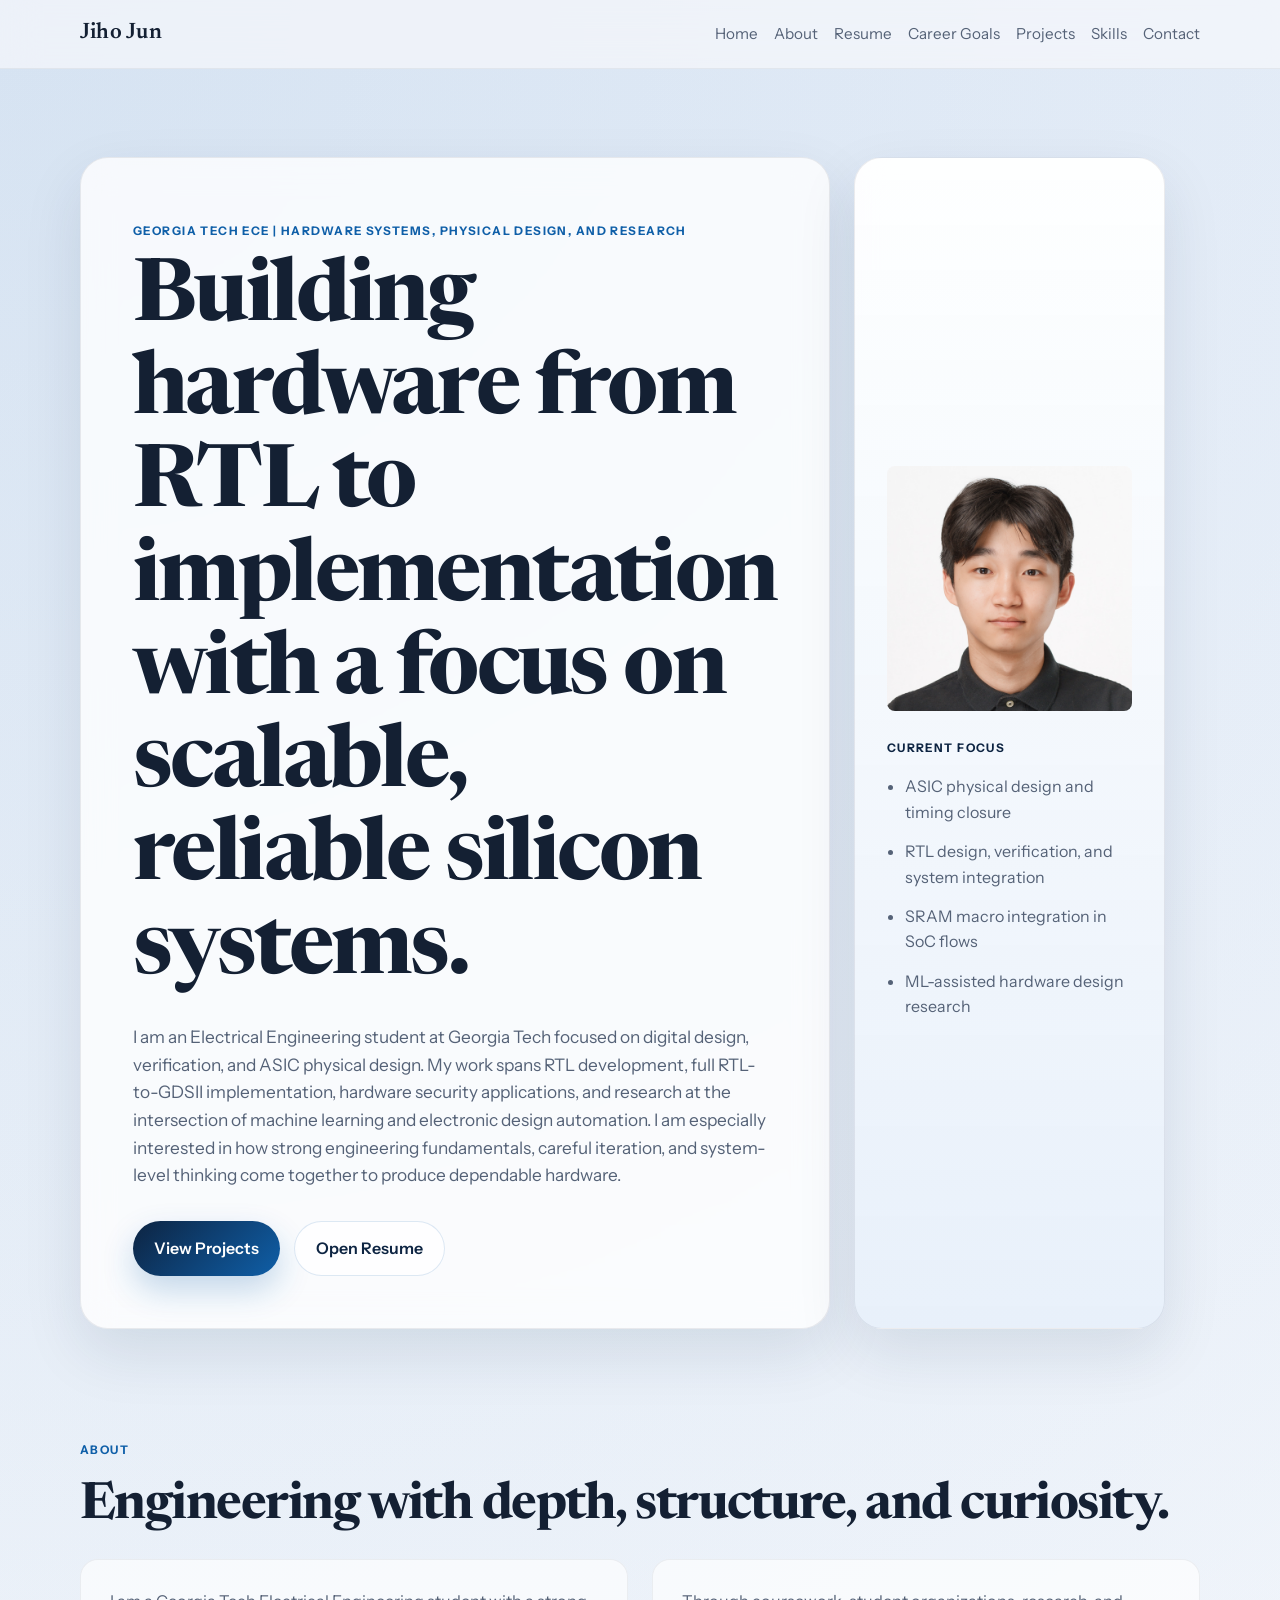
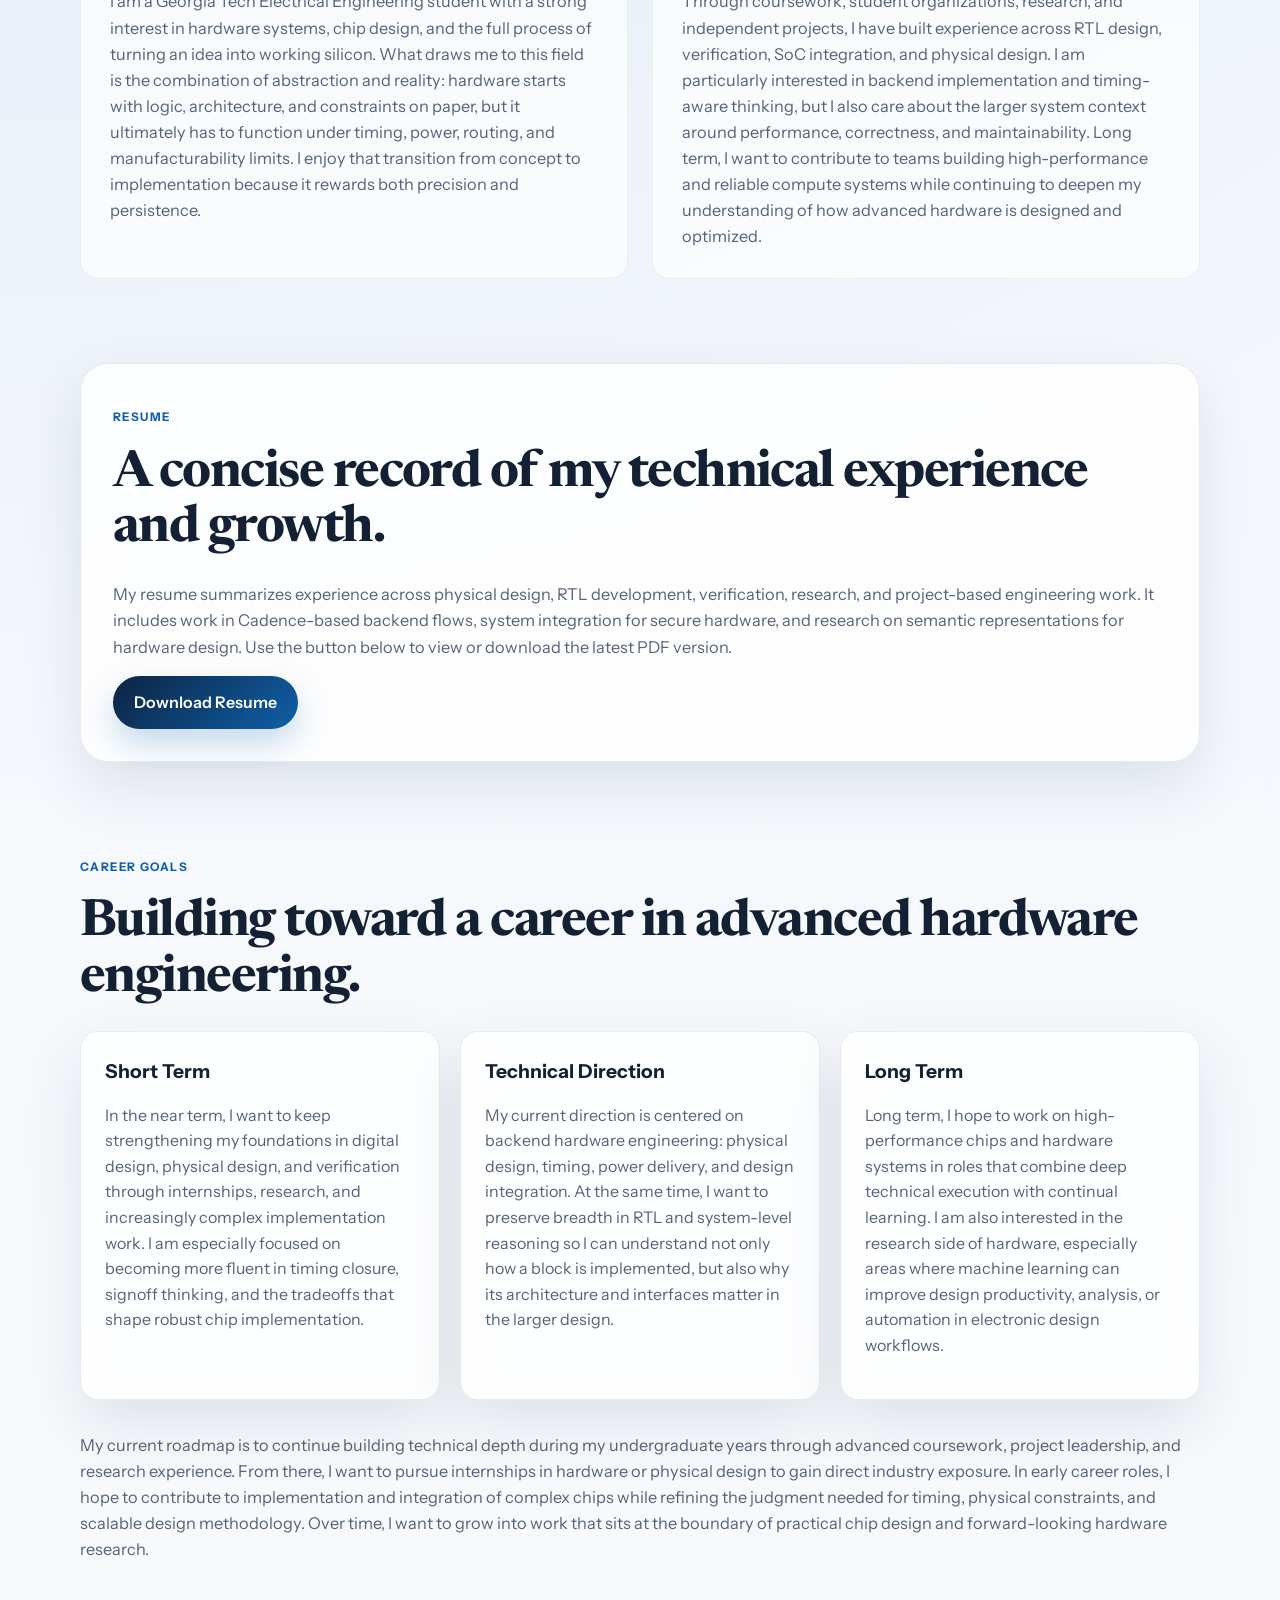
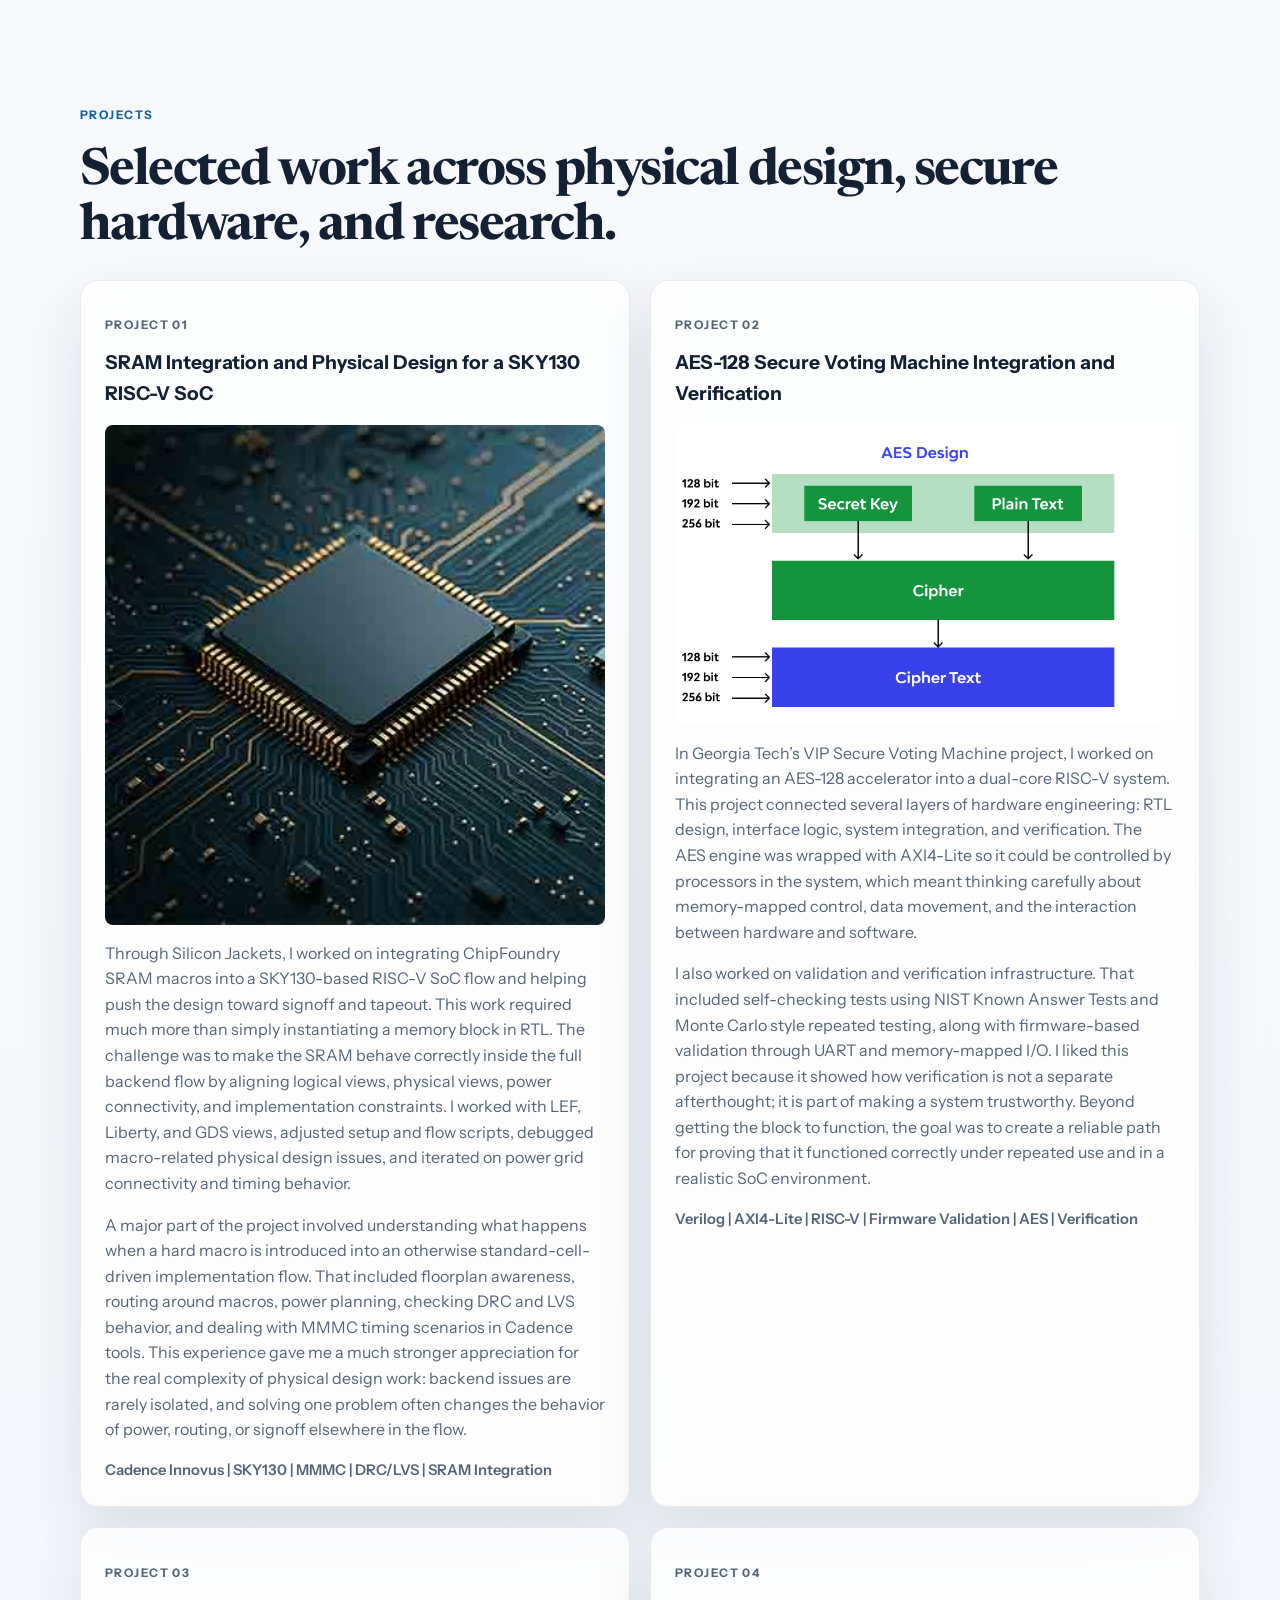
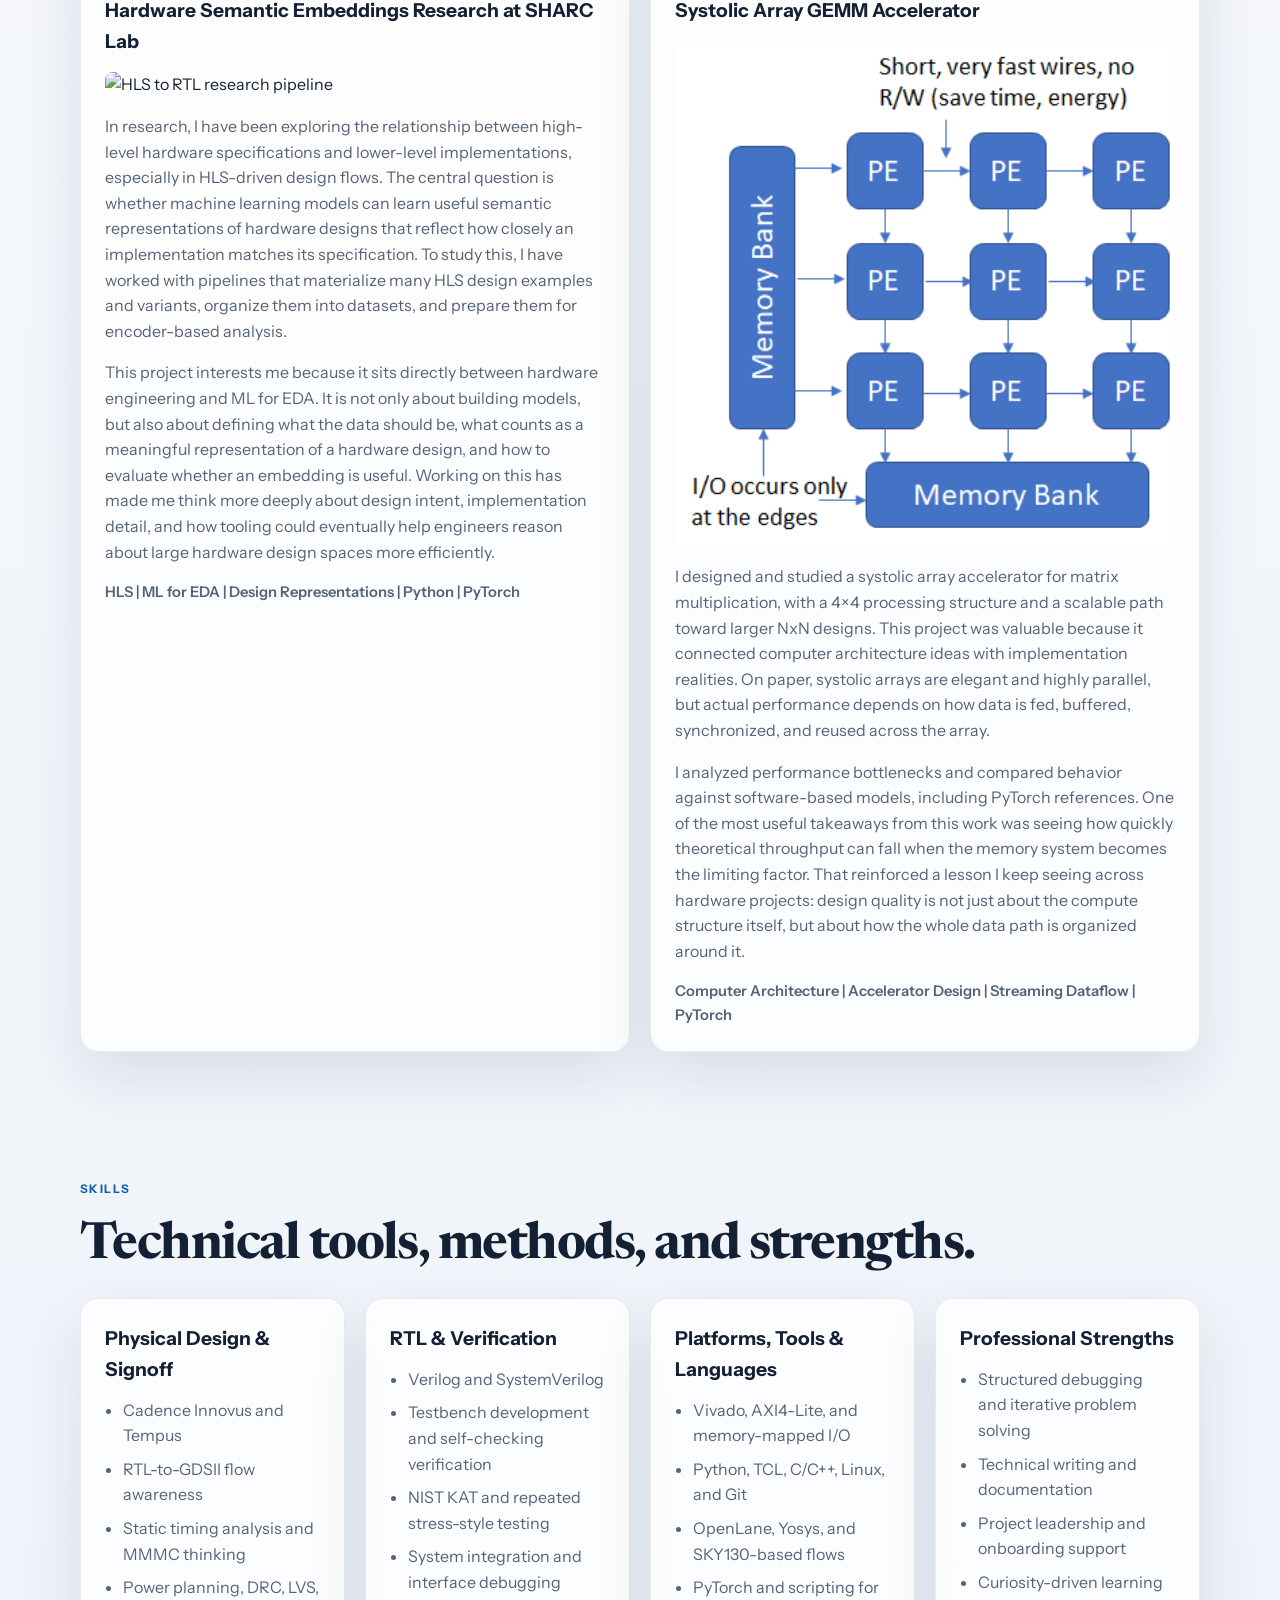
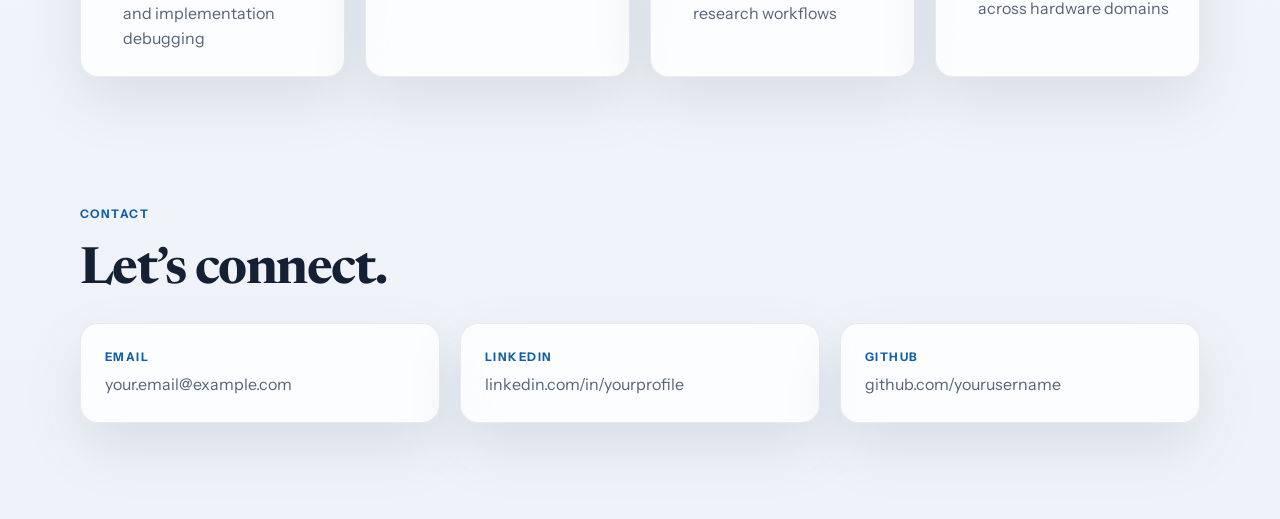
==== index.html @ 7319baa3 "website" ====
<!DOCTYPE html>
<html lang="en">
  <head>
    <meta charset="UTF-8" />
    <meta name="viewport" content="width=device-width, initial-scale=1.0" />
    <title>Jiho Jun | Hardware Systems Portfolio</title>
    <meta
      name="description"
      content="Personal portfolio for Jiho Jun, a Georgia Tech Electrical Engineering student focused on hardware systems, physical design, and chip design."
    />
    <link rel="preconnect" href="https://fonts.googleapis.com" />
    <link rel="preconnect" href="https://fonts.gstatic.com" crossorigin />
    <link
      href="https://fonts.googleapis.com/css2?family=Instrument+Sans:wght@400;500;600;700&family=Newsreader:opsz,wght@6..72,500;6..72,600&display=swap"
      rel="stylesheet"
    />
    <link rel="stylesheet" href="style.css" />
  </head>
  <body>
    <header class="site-header">
      <div class="container nav-shell">
        <a class="brand" href="#home">Jiho Jun</a>

        <nav class="site-nav" aria-label="Primary navigation">
          <a href="#home">Home</a>
          <a href="#about">About</a>
          <a href="#resume">Resume</a>
          <a href="#goals">Career Goals</a>
          <a href="#projects">Projects</a>
          <a href="#skills">Skills</a>
          <a href="#contact">Contact</a>
        </nav>
      </div>
    </header>

    <main>
      <section class="hero-section" id="home">
        <div class="container hero-grid">
          <div class="hero-copy">
            <p class="eyebrow">Georgia Tech ECE | Hardware Systems, Physical Design, and Research</p>

            <h1>Building hardware from RTL to implementation with a focus on scalable, reliable silicon systems.</h1>

            <p class="hero-text">
              I am an Electrical Engineering student at Georgia Tech focused on digital design,
              verification, and ASIC physical design. My work spans RTL development, full
              RTL-to-GDSII implementation, hardware security applications, and research at the
              intersection of machine learning and electronic design automation. I am especially
              interested in how strong engineering fundamentals, careful iteration, and system-level
              thinking come together to produce dependable hardware.
            </p>

            <div class="hero-actions">
              <a class="button button-primary" href="#projects">View Projects</a>
              <a class="button button-secondary" href="Jiho_Jun_Resume_2026_2027.pdf">Open Resume</a>
            </div>
          </div>

          <aside class="hero-panel" aria-label="Profile highlights">
            <img src="assets/headshot.jpg" alt="Jiho Jun headshot" style="width:100%; border-radius:8px; margin-bottom:1rem;">
            <p class="panel-label">Current Focus</p>
            <ul class="focus-list">
              <li>ASIC physical design and timing closure</li>
              <li>RTL design, verification, and system integration</li>
              <li>SRAM macro integration in SoC flows</li>
              <li>ML-assisted hardware design research</li>
            </ul>
          </aside>
        </div>
      </section>

      <section class="content-section" id="about">
        <div class="container section-shell">
          <div class="section-heading">
            <p class="section-tag">About</p>
            <h2>Engineering with depth, structure, and curiosity.</h2>
          </div>

          <div class="section-content two-column">
            <p>
              I am a Georgia Tech Electrical Engineering student with a strong interest in hardware
              systems, chip design, and the full process of turning an idea into working silicon.
              What draws me to this field is the combination of abstraction and reality: hardware
              starts with logic, architecture, and constraints on paper, but it ultimately has to
              function under timing, power, routing, and manufacturability limits. I enjoy that
              transition from concept to implementation because it rewards both precision and
              persistence.
            </p>
            <p>
              Through coursework, student organizations, research, and independent projects, I have
              built experience across RTL design, verification, SoC integration, and physical design.
              I am particularly interested in backend implementation and timing-aware thinking, but I
              also care about the larger system context around performance, correctness, and
              maintainability. Long term, I want to contribute to teams building high-performance and
              reliable compute systems while continuing to deepen my understanding of how advanced
              hardware is designed and optimized.
            </p>
          </div>
        </div>
      </section>

      <section class="content-section" id="resume">
        <div class="container section-shell feature-card">
          <div class="section-heading">
            <p class="section-tag">Resume</p>
            <h2>A concise record of my technical experience and growth.</h2>
          </div>

          <p class="section-content">
            My resume summarizes experience across physical design, RTL development, verification,
            research, and project-based engineering work. It includes work in Cadence-based backend
            flows, system integration for secure hardware, and research on semantic representations
            for hardware design. Use the button below to view or download the latest PDF version.
          </p>

          <a class="button button-primary" href="Jiho_Jun_Resume_2026_2027.pdf">Download Resume</a>
        </div>
      </section>

      <section class="content-section" id="goals">
        <div class="container section-shell">
          <div class="section-heading">
            <p class="section-tag">Career Goals</p>
            <h2>Building toward a career in advanced hardware engineering.</h2>
          </div>

          <div class="goal-grid">
            <article class="info-card">
              <h3>Short Term</h3>
              <p>
                In the near term, I want to keep strengthening my foundations in digital design,
                physical design, and verification through internships, research, and increasingly
                complex implementation work. I am especially focused on becoming more fluent in timing
                closure, signoff thinking, and the tradeoffs that shape robust chip implementation.
              </p>
            </article>

            <article class="info-card">
              <h3>Technical Direction</h3>
              <p>
                My current direction is centered on backend hardware engineering: physical design,
                timing, power delivery, and design integration. At the same time, I want to preserve
                breadth in RTL and system-level reasoning so I can understand not only how a block is
                implemented, but also why its architecture and interfaces matter in the larger design.
              </p>
            </article>

            <article class="info-card">
              <h3>Long Term</h3>
              <p>
                Long term, I hope to work on high-performance chips and hardware systems in roles that
                combine deep technical execution with continual learning. I am also interested in the
                research side of hardware, especially areas where machine learning can improve design
                productivity, analysis, or automation in electronic design workflows.
              </p>
            </article>
          </div>

          <div class="section-content" style="margin-top: 2rem;">
            <p>
              My current roadmap is to continue building technical depth during my undergraduate years
              through advanced coursework, project leadership, and research experience. From there, I
              want to pursue internships in hardware or physical design to gain direct industry
              exposure. In early career roles, I hope to contribute to implementation and integration
              of complex chips while refining the judgment needed for timing, physical constraints, and
              scalable design methodology. Over time, I want to grow into work that sits at the
              boundary of practical chip design and forward-looking hardware research.
            </p>
          </div>
        </div>
      </section>

      <section class="content-section" id="projects">
        <div class="container section-shell">
          <div class="section-heading">
            <p class="section-tag">Projects</p>
            <h2>Selected work across physical design, secure hardware, and research.</h2>
          </div>

          <div class="project-grid">
            <article class="project-card">
              <p class="project-label">Project 01</p>
              <h3>SRAM Integration and Physical Design for a SKY130 RISC-V SoC</h3>
              <img src="assets/sram.jpg" alt="SRAM layout or floorplan" style="width:100%; margin:1rem 0; border-radius:8px;">
              <p>
                Through Silicon Jackets, I worked on integrating ChipFoundry SRAM macros into a
                SKY130-based RISC-V SoC flow and helping push the design toward signoff and tapeout.
                This work required much more than simply instantiating a memory block in RTL. The
                challenge was to make the SRAM behave correctly inside the full backend flow by
                aligning logical views, physical views, power connectivity, and implementation
                constraints. I worked with LEF, Liberty, and GDS views, adjusted setup and flow
                scripts, debugged macro-related physical design issues, and iterated on power grid
                connectivity and timing behavior.
              </p>
              <p>
                A major part of the project involved understanding what happens when a hard macro is
                introduced into an otherwise standard-cell-driven implementation flow. That included
                floorplan awareness, routing around macros, power planning, checking DRC and LVS
                behavior, and dealing with MMMC timing scenarios in Cadence tools. This experience
                gave me a much stronger appreciation for the real complexity of physical design work:
                backend issues are rarely isolated, and solving one problem often changes the behavior
                of power, routing, or signoff elsewhere in the flow.
              </p>
              <p class="project-meta">Cadence Innovus | SKY130 | MMMC | DRC/LVS | SRAM Integration</p>
            </article>

            <article class="project-card">
              <p class="project-label">Project 02</p>
              <h3>AES-128 Secure Voting Machine Integration and Verification</h3>
              <img src="assets/aes.png" alt="AES system block diagram" style="width:100%; margin:1rem 0; border-radius:8px;">
              <p>
                In Georgia Tech’s VIP Secure Voting Machine project, I worked on integrating an
                AES-128 accelerator into a dual-core RISC-V system. This project connected several
                layers of hardware engineering: RTL design, interface logic, system integration, and
                verification. The AES engine was wrapped with AXI4-Lite so it could be controlled by
                processors in the system, which meant thinking carefully about memory-mapped control,
                data movement, and the interaction between hardware and software.
              </p>
              <p>
                I also worked on validation and verification infrastructure. That included
                self-checking tests using NIST Known Answer Tests and Monte Carlo style repeated
                testing, along with firmware-based validation through UART and memory-mapped I/O. I
                liked this project because it showed how verification is not a separate afterthought;
                it is part of making a system trustworthy. Beyond getting the block to function, the
                goal was to create a reliable path for proving that it functioned correctly under
                repeated use and in a realistic SoC environment.
              </p>
              <p class="project-meta">Verilog | AXI4-Lite | RISC-V | Firmware Validation | AES | Verification</p>
            </article>

            <article class="project-card">
              <p class="project-label">Project 03</p>
              <h3>Hardware Semantic Embeddings Research at SHARC Lab</h3>
              <img src="assets/research.png" alt="HLS to RTL research pipeline" style="width:100%; margin:1rem 0; border-radius:8px;">
              <p>
                In research, I have been exploring the relationship between high-level hardware
                specifications and lower-level implementations, especially in HLS-driven design flows.
                The central question is whether machine learning models can learn useful semantic
                representations of hardware designs that reflect how closely an implementation matches
                its specification. To study this, I have worked with pipelines that materialize many
                HLS design examples and variants, organize them into datasets, and prepare them for
                encoder-based analysis.
              </p>
              <p>
                This project interests me because it sits directly between hardware engineering and ML
                for EDA. It is not only about building models, but also about defining what the data
                should be, what counts as a meaningful representation of a hardware design, and how to
                evaluate whether an embedding is useful. Working on this has made me think more deeply
                about design intent, implementation detail, and how tooling could eventually help
                engineers reason about large hardware design spaces more efficiently.
              </p>
              <p class="project-meta">HLS | ML for EDA | Design Representations | Python | PyTorch</p>
            </article>

            <article class="project-card">
              <p class="project-label">Project 04</p>
              <h3>Systolic Array GEMM Accelerator</h3>
              <img src="assets/sa.png" alt="Systolic array architecture" style="width:100%; margin:1rem 0; border-radius:8px;">
              <p>
                I designed and studied a systolic array accelerator for matrix multiplication, with a
                4×4 processing structure and a scalable path toward larger NxN designs. This project
                was valuable because it connected computer architecture ideas with implementation
                realities. On paper, systolic arrays are elegant and highly parallel, but actual
                performance depends on how data is fed, buffered, synchronized, and reused across the
                array.
              </p>
              <p>
                I analyzed performance bottlenecks and compared behavior against software-based models,
                including PyTorch references. One of the most useful takeaways from this work was
                seeing how quickly theoretical throughput can fall when the memory system becomes the
                limiting factor. That reinforced a lesson I keep seeing across hardware projects:
                design quality is not just about the compute structure itself, but about how the whole
                data path is organized around it.
              </p>
              <p class="project-meta">Computer Architecture | Accelerator Design | Streaming Dataflow | PyTorch</p>
            </article>
          </div>
        </div>
      </section>

      <section class="content-section" id="skills">
        <div class="container section-shell">
          <div class="section-heading">
            <p class="section-tag">Skills</p>
            <h2>Technical tools, methods, and strengths.</h2>
          </div>

          <div class="skills-grid">
            <article class="skill-group">
              <h3>Physical Design &amp; Signoff</h3>
              <ul>
                <li>Cadence Innovus and Tempus</li>
                <li>RTL-to-GDSII flow awareness</li>
                <li>Static timing analysis and MMMC thinking</li>
                <li>Power planning, DRC, LVS, and implementation debugging</li>
              </ul>
            </article>

            <article class="skill-group">
              <h3>RTL &amp; Verification</h3>
              <ul>
                <li>Verilog and SystemVerilog</li>
                <li>Testbench development and self-checking verification</li>
                <li>NIST KAT and repeated stress-style testing</li>
                <li>System integration and interface debugging</li>
              </ul>
            </article>

            <article class="skill-group">
              <h3>Platforms, Tools &amp; Languages</h3>
              <ul>
                <li>Vivado, AXI4-Lite, and memory-mapped I/O</li>
                <li>Python, TCL, C/C++, Linux, and Git</li>
                <li>OpenLane, Yosys, and SKY130-based flows</li>
                <li>PyTorch and scripting for research workflows</li>
              </ul>
            </article>

            <article class="skill-group">
              <h3>Professional Strengths</h3>
              <ul>
                <li>Structured debugging and iterative problem solving</li>
                <li>Technical writing and documentation</li>
                <li>Project leadership and onboarding support</li>
                <li>Curiosity-driven learning across hardware domains</li>
              </ul>
            </article>
          </div>
        </div>
      </section>

      <section class="content-section" id="contact">
        <div class="container section-shell contact-shell">
          <div class="section-heading">
            <p class="section-tag">Contact</p>
            <h2>Let’s connect.</h2>
          </div>

          <div class="contact-grid">
            <a class="contact-card" href="mailto:your.email@example.com">
              <span class="contact-label">Email</span>
              <span>your.email@example.com</span>
            </a>

            <a class="contact-card" href="https://www.linkedin.com/in/jiho-jun" target="_blank" rel="noreferrer">
              <span class="contact-label">LinkedIn</span>
              <span>linkedin.com/in/yourprofile</span>
            </a>

            <a class="contact-card" href="https://github.com/jihodavidjun" target="_blank" rel="noreferrer">
              <span class="contact-label">GitHub</span>
              <span>github.com/yourusername</span>
            </a>
          </div>
        </div>
      </section>
    </main>
  </body>
</html>
---- style.css ----
/* Global design tokens */
:root {
  --bg: #f5f7fb;
  --surface: rgba(255, 255, 255, 0.78);
  --surface-strong: #ffffff;
  --surface-border: rgba(15, 23, 42, 0.08);
  --text: #142033;
  --muted: #556277;
  --accent: #0f5fa8;
  --accent-soft: #d8e8fb;
  --accent-deep: #0d2442;
  --shadow: 0 24px 60px rgba(13, 36, 66, 0.1);
  --radius-lg: 28px;
  --radius-md: 18px;
  --radius-sm: 12px;
  --container: 1120px;
}

*,
*::before,
*::after {
  box-sizing: border-box;
}

html {
  scroll-behavior: smooth;
}

body {
  margin: 0;
  min-width: 320px;
  font-family: "Instrument Sans", "Avenir Next", "Segoe UI", sans-serif;
  color: var(--text);
  background:
    radial-gradient(circle at top left, rgba(15, 95, 168, 0.11), transparent 34%),
    linear-gradient(180deg, #eef3fb 0%, #f7f9fc 44%, #eff3f9 100%);
  line-height: 1.6;
}

img {
  max-width: 100%;
  display: block;
}

a {
  color: inherit;
  text-decoration: none;
}

.container {
  width: min(calc(100% - 2rem), var(--container));
  margin: 0 auto;
}

.site-header {
  position: sticky;
  top: 0;
  z-index: 100;
  backdrop-filter: blur(18px);
  background: rgba(245, 247, 251, 0.72);
  border-bottom: 1px solid rgba(15, 23, 42, 0.06);
}

.nav-shell {
  display: flex;
  align-items: center;
  justify-content: space-between;
  gap: 1.5rem;
  padding: 1rem 0;
}

.brand {
  font-family: "Newsreader", Georgia, serif;
  font-size: 1.4rem;
  font-weight: 600;
  letter-spacing: 0.01em;
}

.site-nav {
  display: flex;
  flex-wrap: wrap;
  justify-content: flex-end;
  gap: 1rem;
}

.site-nav a {
  color: var(--muted);
  font-size: 0.95rem;
  transition: color 0.2s ease, transform 0.2s ease;
}

.site-nav a:hover,
.site-nav a:focus-visible {
  color: var(--accent-deep);
  transform: translateY(-1px);
}

.hero-section {
  padding: 5.5rem 0 3rem;
}

.hero-grid {
  display: grid;
  grid-template-columns: 1.5fr 0.9fr;
  gap: 1.5rem;
  align-items: stretch;
}

.hero-copy,
.hero-panel,
.feature-card,
.info-card,
.project-card,
.skill-group,
.contact-card {
  border: 1px solid var(--surface-border);
  background: var(--surface);
  box-shadow: var(--shadow);
  backdrop-filter: blur(16px);
}

.hero-copy {
  padding: 3.25rem;
  border-radius: var(--radius-lg);
}

.eyebrow,
.section-tag,
.panel-label,
.project-label,
.contact-label {
  text-transform: uppercase;
  letter-spacing: 0.12em;
  font-size: 0.74rem;
  font-weight: 700;
}

.eyebrow,
.section-tag,
.project-label,
.contact-label {
  color: var(--accent);
}

.hero-copy h1,
.section-heading h2 {
  margin: 0;
  font-family: "Newsreader", Georgia, serif;
  line-height: 1.08;
  letter-spacing: -0.03em;
}

.hero-copy h1 {
  max-width: 12ch;
  margin-top: 0.75rem;
  font-size: clamp(3rem, 7vw, 5.4rem);
}

.hero-text {
  max-width: 60ch;
  margin: 1.5rem 0 0;
  color: var(--muted);
  font-size: 1.08rem;
}

.hero-actions {
  display: flex;
  flex-wrap: wrap;
  gap: 0.9rem;
  margin-top: 2rem;
}

.button {
  display: inline-flex;
  align-items: center;
  justify-content: center;
  min-height: 3rem;
  padding: 0.85rem 1.3rem;
  border-radius: 999px;
  font-weight: 600;
  transition: transform 0.2s ease, box-shadow 0.2s ease, background-color 0.2s ease;
}

.button:hover,
.button:focus-visible {
  transform: translateY(-2px);
}

.button-primary {
  color: #ffffff;
  background: linear-gradient(135deg, var(--accent-deep), var(--accent));
  box-shadow: 0 14px 32px rgba(15, 95, 168, 0.24);
}

.button-secondary {
  color: var(--accent-deep);
  background: rgba(255, 255, 255, 0.72);
  border: 1px solid rgba(15, 95, 168, 0.14);
}

.hero-panel {
  display: flex;
  flex-direction: column;
  justify-content: center;
  padding: 2rem;
  border-radius: var(--radius-lg);
  background:
    linear-gradient(180deg, rgba(255, 255, 255, 0.82), rgba(230, 239, 250, 0.92)),
    var(--surface);
}

.panel-label {
  color: var(--accent-deep);
  margin-bottom: 1rem;
}

.focus-list {
  margin: 0;
  padding-left: 1.15rem;
  color: var(--muted);
}

.focus-list li + li {
  margin-top: 0.85rem;
}

.content-section {
  padding: 1.25rem 0 2rem;
}

.section-shell {
  padding: 2rem 0;
}

.section-heading {
  display: grid;
  gap: 0.5rem;
  margin-bottom: 1.5rem;
}

.section-heading h2 {
  font-size: clamp(2rem, 4.5vw, 3.2rem);
}

.section-content {
  color: var(--muted);
  font-size: 1.02rem;
}

.two-column {
  display: grid;
  grid-template-columns: repeat(2, minmax(0, 1fr));
  gap: 1.5rem;
}

.two-column p {
  margin: 0;
  padding: 1.8rem;
  border-radius: var(--radius-md);
  background: rgba(255, 255, 255, 0.65);
  border: 1px solid rgba(15, 23, 42, 0.06);
}

.feature-card {
  padding: 2rem;
  border-radius: var(--radius-lg);
}

.goal-grid,
.project-grid,
.skills-grid,
.contact-grid {
  display: grid;
  gap: 1.25rem;
}

.goal-grid {
  grid-template-columns: repeat(3, minmax(0, 1fr));
}

.info-card,
.project-card,
.skill-group,
.contact-card {
  padding: 1.5rem;
  border-radius: var(--radius-md);
}

.info-card h3,
.project-card h3,
.skill-group h3 {
  margin-top: 0;
  margin-bottom: 0.8rem;
  font-size: 1.2rem;
}

.info-card p,
.project-card p,
.skill-group li,
.contact-card span:last-child {
  color: var(--muted);
}

.project-grid {
  grid-template-columns: repeat(2, minmax(0, 1fr));
}

.project-meta {
  margin-bottom: 0;
  font-size: 0.92rem;
  font-weight: 600;
  color: var(--accent-deep);
}

.skills-grid {
  grid-template-columns: repeat(4, minmax(0, 1fr));
}

.skill-group ul {
  margin: 0;
  padding-left: 1.15rem;
}

.skill-group li + li {
  margin-top: 0.5rem;
}

.contact-shell {
  padding-bottom: 4rem;
}

.contact-grid {
  grid-template-columns: repeat(3, minmax(0, 1fr));
}

.contact-card {
  display: grid;
  gap: 0.35rem;
  transition: transform 0.2s ease, border-color 0.2s ease;
}

.contact-card:hover,
.contact-card:focus-visible {
  transform: translateY(-3px);
  border-color: rgba(15, 95, 168, 0.2);
}

@media (max-width: 1040px) {
  .hero-grid,
  .goal-grid,
  .skills-grid,
  .contact-grid,
  .project-grid,
  .two-column {
    grid-template-columns: 1fr;
  }

  .hero-copy h1 {
    max-width: none;
  }
}

@media (max-width: 760px) {
  .nav-shell {
    align-items: flex-start;
    flex-direction: column;
  }

  .site-nav {
    justify-content: flex-start;
  }

  .hero-section {
    padding-top: 4rem;
  }

  .hero-copy,
  .hero-panel,
  .feature-card,
  .info-card,
  .project-card,
  .skill-group,
  .contact-card,
  .two-column p {
    padding: 1.35rem;
  }

  .hero-copy h1 {
    font-size: clamp(2.6rem, 16vw, 4rem);
  }

  .button {
    width: 100%;
  }
}
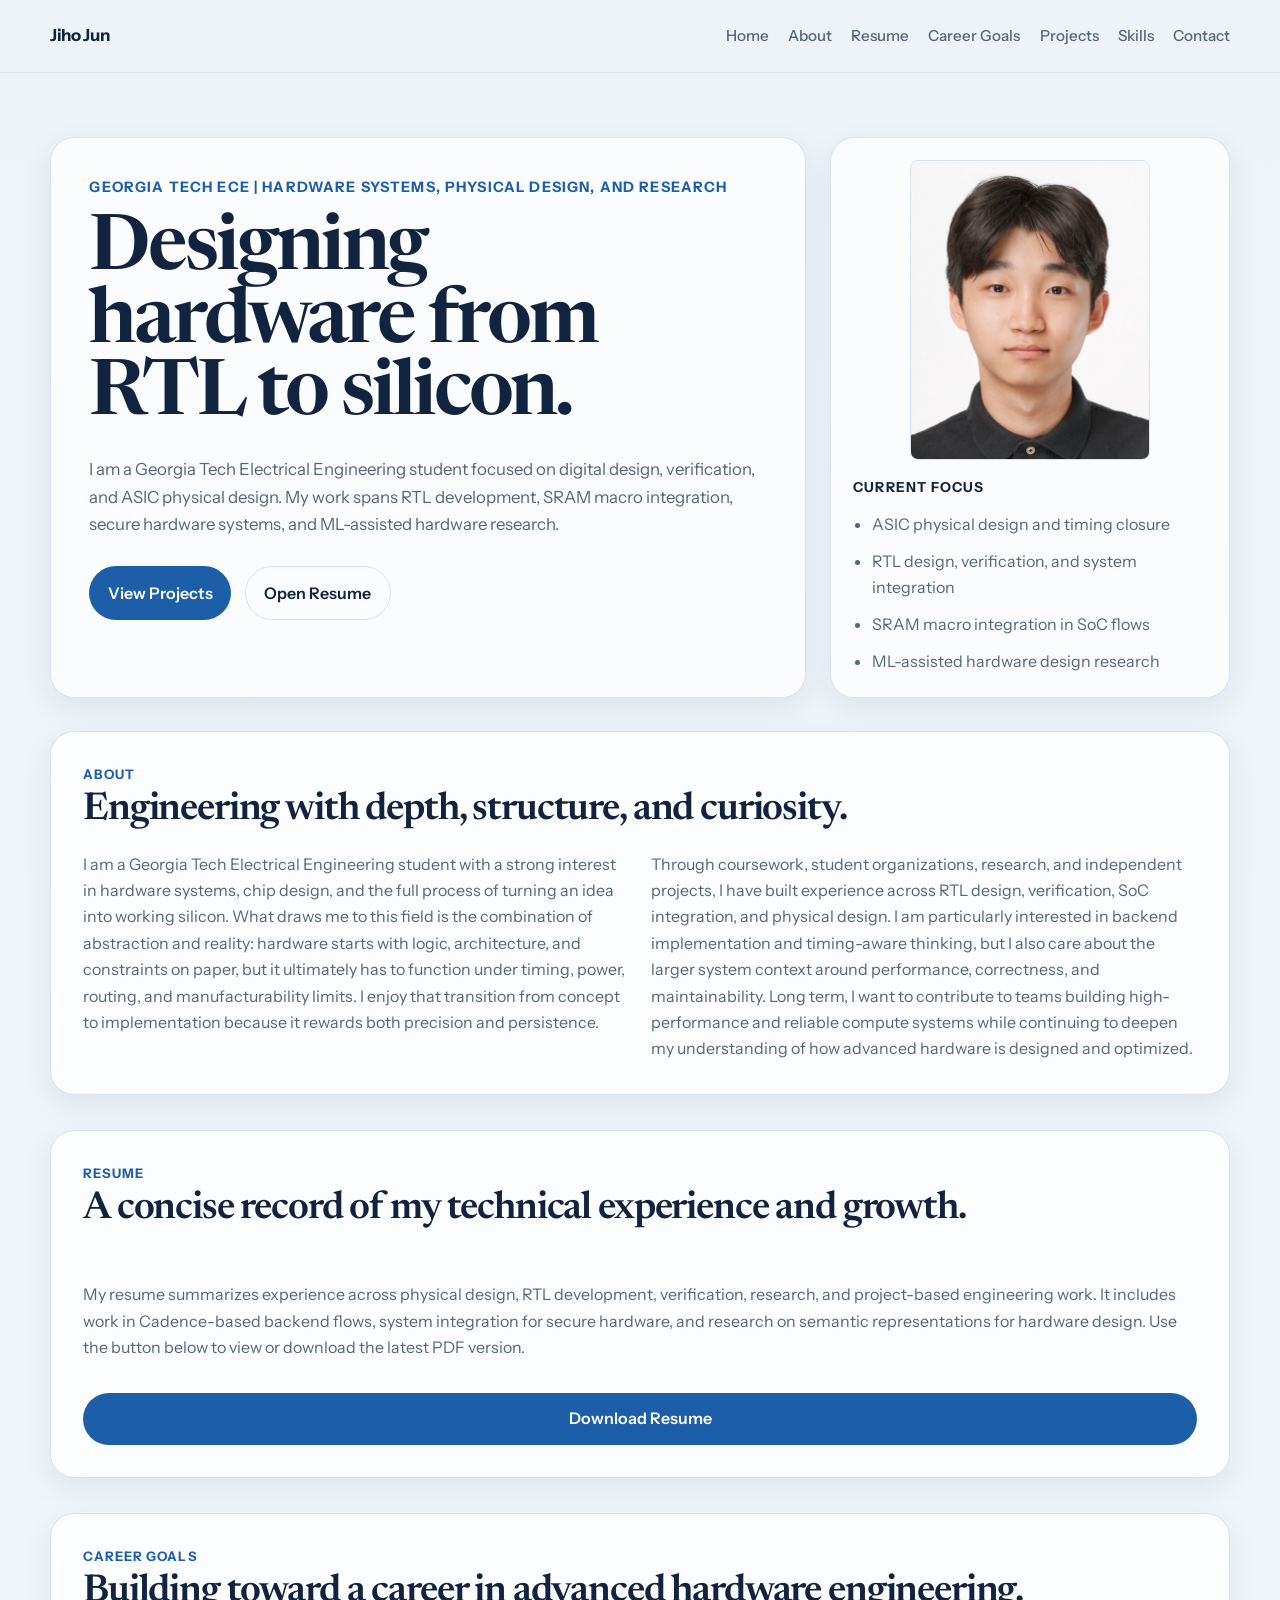
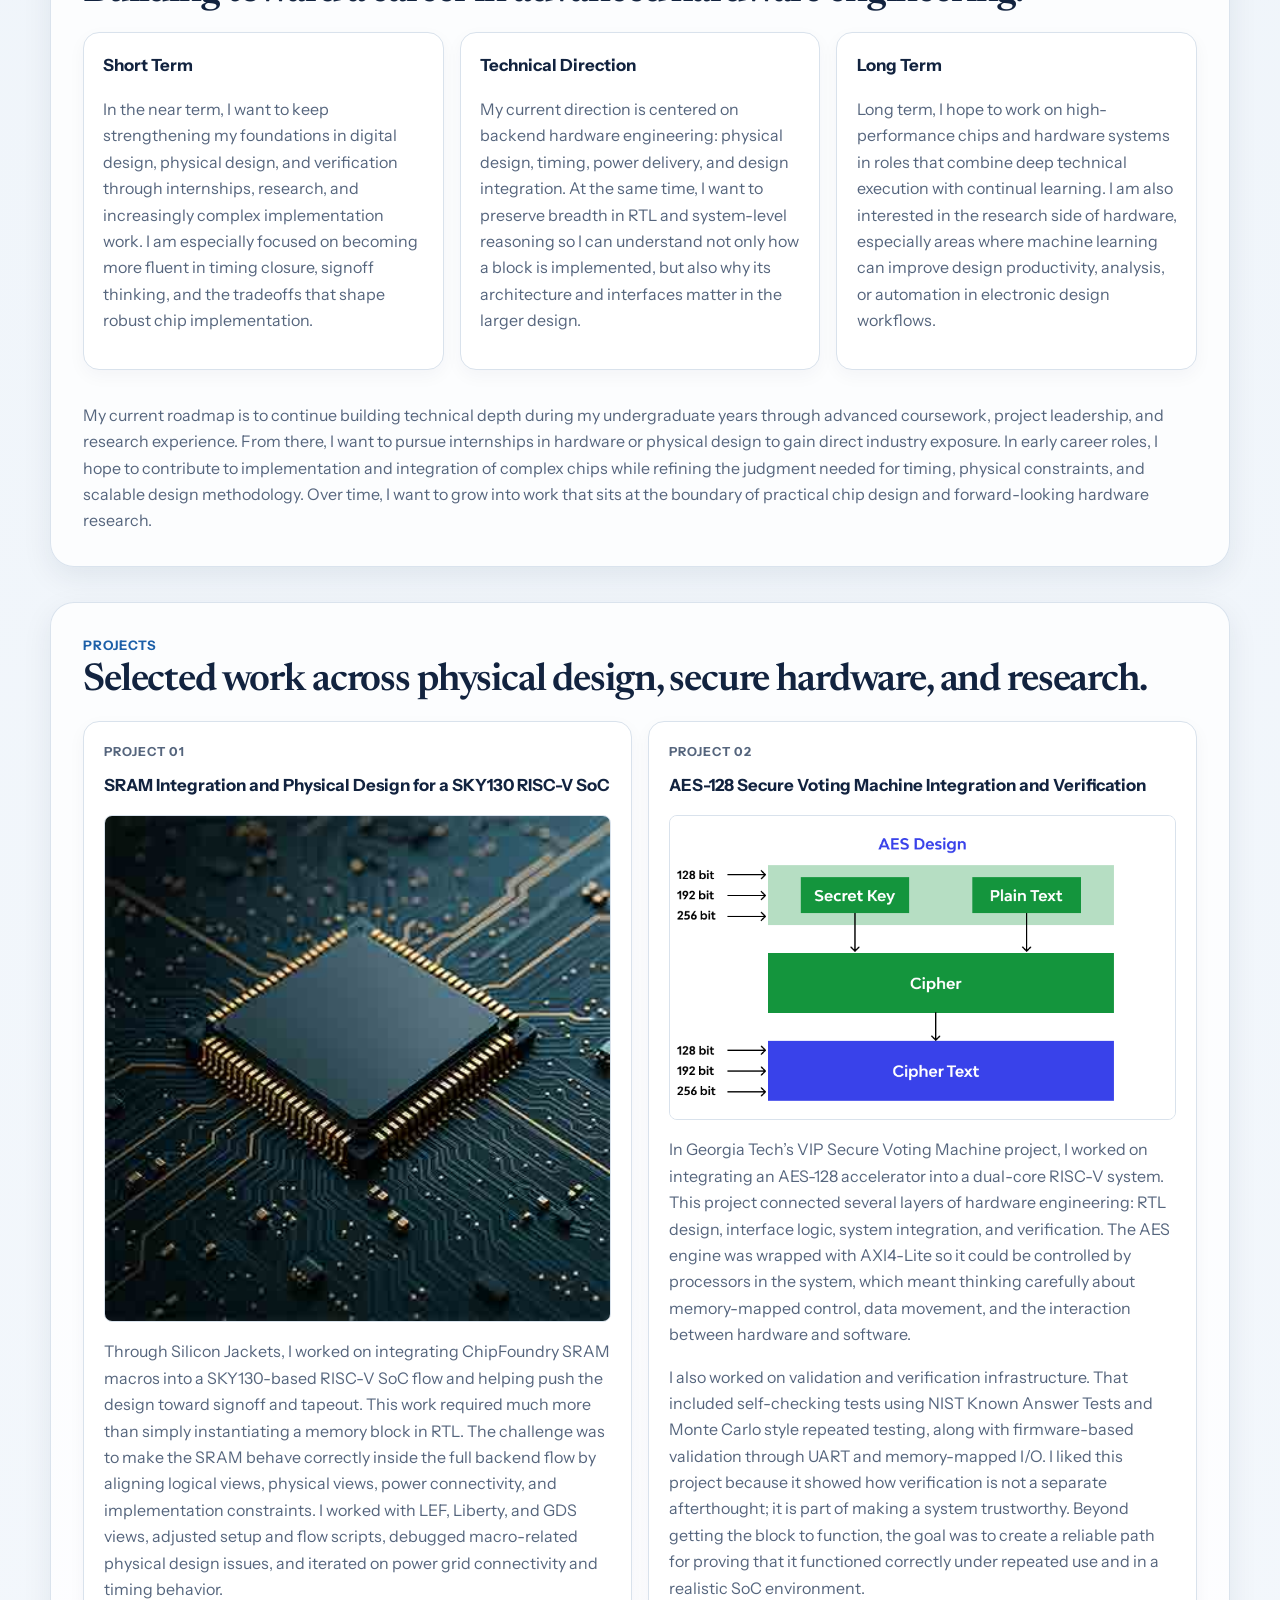
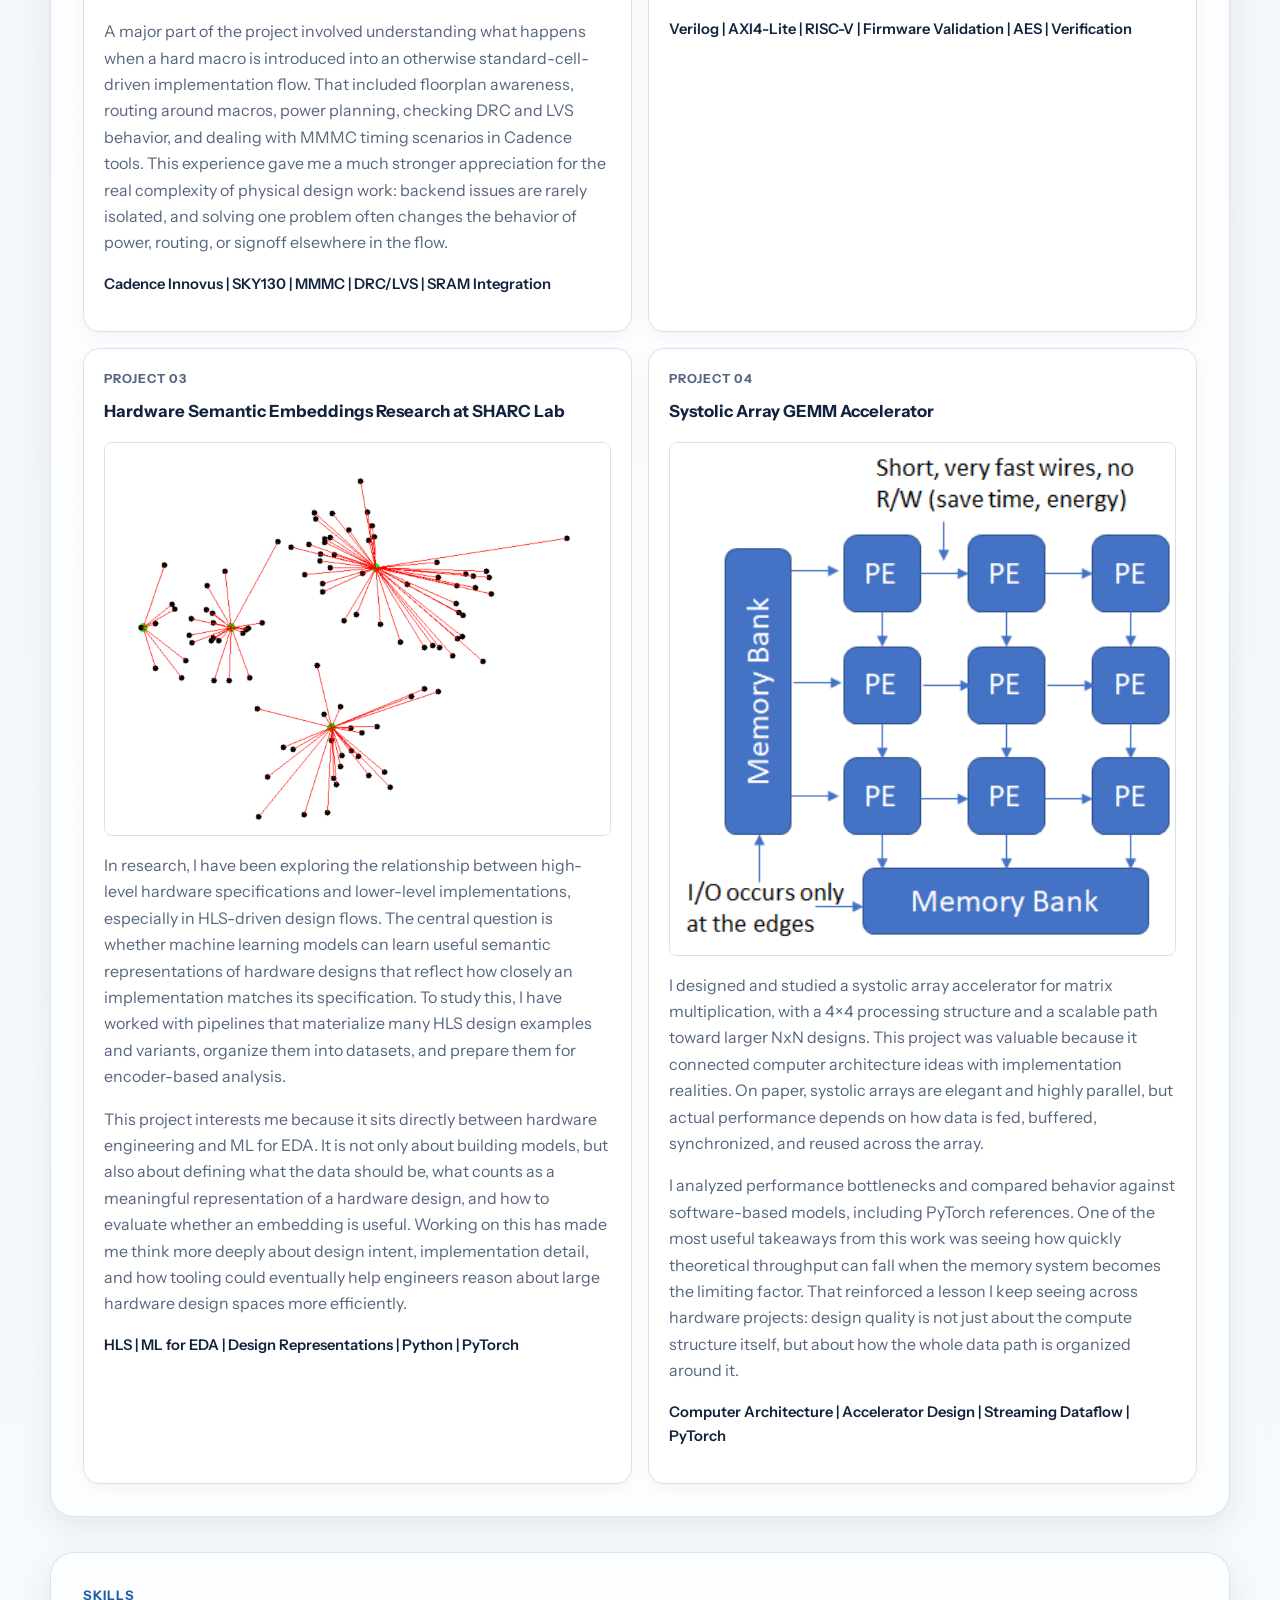
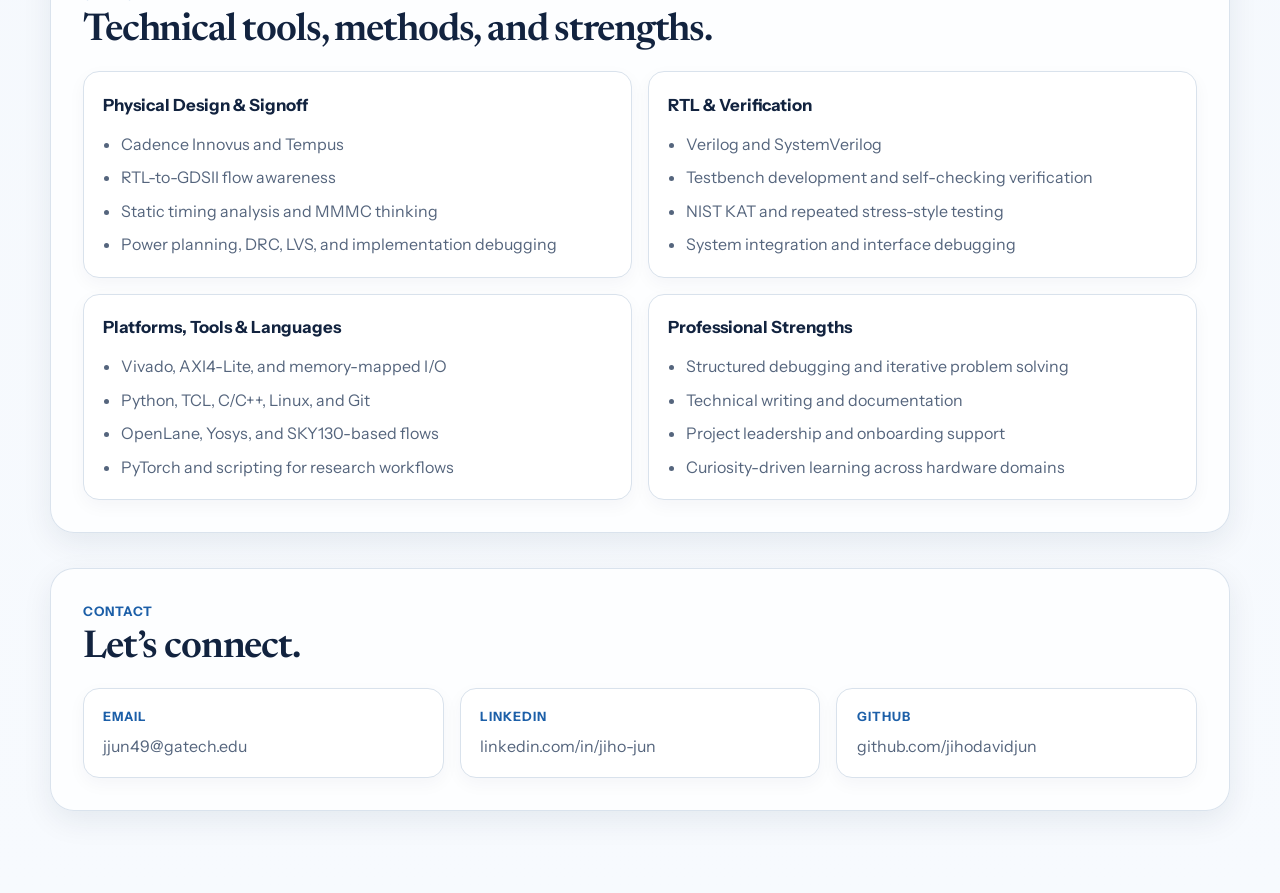
==== commit 6a3e4474: "Refine" ====
--- a/index.html
+++ b/index.html
@@ -39,15 +39,13 @@
           <div class="hero-copy">
             <p class="eyebrow">Georgia Tech ECE | Hardware Systems, Physical Design, and Research</p>
 
-            <h1>Building hardware from RTL to implementation with a focus on scalable, reliable silicon systems.</h1>
+            <h1>Designing hardware from RTL to silicon.</h1>
 
             <p class="hero-text">
-              I am an Electrical Engineering student at Georgia Tech focused on digital design,
-              verification, and ASIC physical design. My work spans RTL development, full
-              RTL-to-GDSII implementation, hardware security applications, and research at the
-              intersection of machine learning and electronic design automation. I am especially
-              interested in how strong engineering fundamentals, careful iteration, and system-level
-              thinking come together to produce dependable hardware.
+              I am a Georgia Tech Electrical Engineering student focused on digital design,
+              verification, and ASIC physical design. My work spans RTL development,
+              SRAM macro integration, secure hardware systems, and ML-assisted hardware
+              research.
             </p>
 
             <div class="hero-actions">
@@ -231,7 +229,7 @@
             <article class="project-card">
               <p class="project-label">Project 03</p>
               <h3>Hardware Semantic Embeddings Research at SHARC Lab</h3>
-              <img src="assets/research.png" alt="HLS to RTL research pipeline" style="width:100%; margin:1rem 0; border-radius:8px;">
+              <img src="assets/vectors.png" alt="HLS to RTL research pipeline" style="width:100%; margin:1rem 0; border-radius:8px;">
               <p>
                 In research, I have been exploring the relationship between high-level hardware
                 specifications and lower-level implementations, especially in HLS-driven design flows.
@@ -337,19 +335,19 @@
           </div>
 
           <div class="contact-grid">
-            <a class="contact-card" href="mailto:your.email@example.com">
+            <a class="contact-card" href="jjun49@gatech.edu">
               <span class="contact-label">Email</span>
-              <span>your.email@example.com</span>
+              <span>jjun49@gatech.edu</span>
             </a>
 
             <a class="contact-card" href="https://www.linkedin.com/in/jiho-jun" target="_blank" rel="noreferrer">
               <span class="contact-label">LinkedIn</span>
-              <span>linkedin.com/in/yourprofile</span>
+              <span>linkedin.com/in/jiho-jun</span>
             </a>
 
             <a class="contact-card" href="https://github.com/jihodavidjun" target="_blank" rel="noreferrer">
               <span class="contact-label">GitHub</span>
-              <span>github.com/yourusername</span>
+              <span>github.com/jihodavidjun</span>
             </a>
           </div>
         </div>
--- a/style.css
+++ b/style.css
@@ -1,24 +1,20 @@
-/* Global design tokens */
 :root {
-  --bg: #f5f7fb;
-  --surface: rgba(255, 255, 255, 0.78);
-  --surface-strong: #ffffff;
-  --surface-border: rgba(15, 23, 42, 0.08);
-  --text: #142033;
-  --muted: #556277;
-  --accent: #0f5fa8;
-  --accent-soft: #d8e8fb;
-  --accent-deep: #0d2442;
-  --shadow: 0 24px 60px rgba(13, 36, 66, 0.1);
-  --radius-lg: 28px;
-  --radius-md: 18px;
+  --bg: #eef3f8;
+  --surface: #ffffff;
+  --surface-alt: #f7f9fc;
+  --text: #12233f;
+  --muted: #55657d;
+  --border: #d9e2ec;
+  --accent: #1c5fa8;
+  --accent-dark: #15497f;
+  --shadow: 0 10px 30px rgba(17, 34, 68, 0.08);
+  --radius-lg: 24px;
+  --radius-md: 16px;
   --radius-sm: 12px;
-  --container: 1120px;
-}
-
-*,
-*::before,
-*::after {
+  --max-width: 1180px;
+}
+
+* {
   box-sizing: border-box;
 }
 
@@ -28,13 +24,10 @@
 
 body {
   margin: 0;
-  min-width: 320px;
-  font-family: "Instrument Sans", "Avenir Next", "Segoe UI", sans-serif;
+  font-family: "Instrument Sans", sans-serif;
   color: var(--text);
-  background:
-    radial-gradient(circle at top left, rgba(15, 95, 168, 0.11), transparent 34%),
-    linear-gradient(180deg, #eef3fb 0%, #f7f9fc 44%, #eff3f9 100%);
-  line-height: 1.6;
+  background: linear-gradient(180deg, #edf3f9 0%, #f7fafe 100%);
+  line-height: 1.65;
 }
 
 img {
@@ -48,7 +41,7 @@
 }
 
 .container {
-  width: min(calc(100% - 2rem), var(--container));
+  width: min(var(--max-width), calc(100% - 2rem));
   margin: 0 auto;
 }
 
@@ -56,162 +49,155 @@
   position: sticky;
   top: 0;
   z-index: 100;
-  backdrop-filter: blur(18px);
-  background: rgba(245, 247, 251, 0.72);
-  border-bottom: 1px solid rgba(15, 23, 42, 0.06);
+  backdrop-filter: blur(14px);
+  background: rgba(238, 243, 248, 0.8);
+  border-bottom: 1px solid rgba(217, 226, 236, 0.8);
 }
 
 .nav-shell {
   display: flex;
   align-items: center;
   justify-content: space-between;
-  gap: 1.5rem;
-  padding: 1rem 0;
+  gap: 1rem;
+  min-height: 72px;
 }
 
 .brand {
-  font-family: "Newsreader", Georgia, serif;
-  font-size: 1.4rem;
-  font-weight: 600;
-  letter-spacing: 0.01em;
+  font-weight: 700;
+  font-size: 1.05rem;
+  letter-spacing: -0.02em;
 }
 
 .site-nav {
   display: flex;
   flex-wrap: wrap;
-  justify-content: flex-end;
-  gap: 1rem;
+  gap: 1.2rem;
 }
 
 .site-nav a {
   color: var(--muted);
   font-size: 0.95rem;
-  transition: color 0.2s ease, transform 0.2s ease;
-}
-
-.site-nav a:hover,
-.site-nav a:focus-visible {
-  color: var(--accent-deep);
-  transform: translateY(-1px);
+  font-weight: 500;
+  transition: color 0.2s ease;
+}
+
+.site-nav a:hover {
+  color: var(--accent);
+}
+
+main {
+  padding: 2rem 0 4rem;
 }
 
 .hero-section {
-  padding: 5.5rem 0 3rem;
+  padding: 2rem 0 1rem;
 }
 
 .hero-grid {
   display: grid;
-  grid-template-columns: 1.5fr 0.9fr;
+  grid-template-columns: minmax(0, 1.7fr) minmax(280px, 0.9fr);
   gap: 1.5rem;
   align-items: stretch;
 }
 
 .hero-copy,
-.hero-panel,
-.feature-card,
-.info-card,
-.project-card,
-.skill-group,
-.contact-card {
-  border: 1px solid var(--surface-border);
-  background: var(--surface);
+.hero-panel {
+  background: rgba(255, 255, 255, 0.72);
+  border: 1px solid rgba(217, 226, 236, 0.95);
+  border-radius: var(--radius-lg);
   box-shadow: var(--shadow);
-  backdrop-filter: blur(16px);
 }
 
 .hero-copy {
-  padding: 3.25rem;
-  border-radius: var(--radius-lg);
-}
-
-.eyebrow,
-.section-tag,
-.panel-label,
-.project-label,
-.contact-label {
+  padding: 2.4rem;
+}
+
+.eyebrow {
+  margin: 0 0 0.9rem;
+  color: var(--accent);
   text-transform: uppercase;
-  letter-spacing: 0.12em;
-  font-size: 0.74rem;
+  letter-spacing: 0.08em;
+  font-size: 0.9rem;
   font-weight: 700;
 }
 
-.eyebrow,
-.section-tag,
-.project-label,
-.contact-label {
-  color: var(--accent);
-}
-
-.hero-copy h1,
-.section-heading h2 {
-  margin: 0;
-  font-family: "Newsreader", Georgia, serif;
-  line-height: 1.08;
-  letter-spacing: -0.03em;
-}
-
 .hero-copy h1 {
-  max-width: 12ch;
-  margin-top: 0.75rem;
-  font-size: clamp(3rem, 7vw, 5.4rem);
+  margin: 0;
+  font-family: "Newsreader", serif;
+  font-weight: 600;
+  font-size: clamp(2.9rem, 6vw, 5.2rem);
+  line-height: 0.95;
+  letter-spacing: -0.04em;
+  max-width: 11ch;
 }
 
 .hero-text {
-  max-width: 60ch;
-  margin: 1.5rem 0 0;
+  margin: 1.4rem 0 0;
+  max-width: 62ch;
   color: var(--muted);
-  font-size: 1.08rem;
+  font-size: 1.05rem;
 }
 
 .hero-actions {
+  margin-top: 1.7rem;
   display: flex;
   flex-wrap: wrap;
-  gap: 0.9rem;
-  margin-top: 2rem;
+  gap: 0.85rem;
 }
 
 .button {
   display: inline-flex;
   align-items: center;
   justify-content: center;
-  min-height: 3rem;
-  padding: 0.85rem 1.3rem;
+  min-height: 46px;
+  padding: 0.8rem 1.15rem;
   border-radius: 999px;
   font-weight: 600;
-  transition: transform 0.2s ease, box-shadow 0.2s ease, background-color 0.2s ease;
-}
-
-.button:hover,
-.button:focus-visible {
-  transform: translateY(-2px);
+  transition: transform 0.18s ease, background 0.18s ease, border-color 0.18s ease;
+}
+
+.button:hover {
+  transform: translateY(-1px);
 }
 
 .button-primary {
-  color: #ffffff;
-  background: linear-gradient(135deg, var(--accent-deep), var(--accent));
-  box-shadow: 0 14px 32px rgba(15, 95, 168, 0.24);
+  background: var(--accent);
+  color: #fff;
+}
+
+.button-primary:hover {
+  background: var(--accent-dark);
 }
 
 .button-secondary {
-  color: var(--accent-deep);
-  background: rgba(255, 255, 255, 0.72);
-  border: 1px solid rgba(15, 95, 168, 0.14);
+  background: transparent;
+  color: var(--text);
+  border: 1px solid var(--border);
 }
 
 .hero-panel {
+  padding: 1.4rem;
   display: flex;
   flex-direction: column;
-  justify-content: center;
-  padding: 2rem;
-  border-radius: var(--radius-lg);
-  background:
-    linear-gradient(180deg, rgba(255, 255, 255, 0.82), rgba(230, 239, 250, 0.92)),
-    var(--surface);
+  justify-content: flex-start;
+}
+
+.hero-panel img {
+  width: 100%;
+  max-width: 240px;
+  aspect-ratio: 4 / 5;
+  object-fit: cover;
+  border-radius: 18px;
+  margin: 0 auto 1.2rem;
+  border: 1px solid var(--border);
 }
 
 .panel-label {
-  color: var(--accent-deep);
-  margin-bottom: 1rem;
+  margin: 0 0 0.75rem;
+  font-size: 0.86rem;
+  font-weight: 800;
+  letter-spacing: 0.08em;
+  text-transform: uppercase;
 }
 
 .focus-list {
@@ -221,175 +207,211 @@
 }
 
 .focus-list li + li {
-  margin-top: 0.85rem;
+  margin-top: 0.65rem;
 }
 
 .content-section {
-  padding: 1.25rem 0 2rem;
+  padding: 1.1rem 0;
 }
 
 .section-shell {
-  padding: 2rem 0;
+  background: rgba(255, 255, 255, 0.78);
+  border: 1px solid rgba(217, 226, 236, 0.95);
+  border-radius: var(--radius-lg);
+  box-shadow: var(--shadow);
+  padding: 2rem;
 }
 
 .section-heading {
-  display: grid;
-  gap: 0.5rem;
-  margin-bottom: 1.5rem;
+  margin-bottom: 1.25rem;
+}
+
+.section-tag {
+  margin: 0 0 0.35rem;
+  color: var(--accent);
+  text-transform: uppercase;
+  letter-spacing: 0.08em;
+  font-size: 0.82rem;
+  font-weight: 800;
 }
 
 .section-heading h2 {
-  font-size: clamp(2rem, 4.5vw, 3.2rem);
+  margin: 0;
+  font-family: "Newsreader", serif;
+  font-weight: 600;
+  font-size: clamp(1.9rem, 3vw, 2.7rem);
+  line-height: 1.02;
+  letter-spacing: -0.03em;
 }
 
 .section-content {
   color: var(--muted);
-  font-size: 1.02rem;
+  font-size: 1rem;
 }
 
 .two-column {
   display: grid;
-  grid-template-columns: repeat(2, minmax(0, 1fr));
-  gap: 1.5rem;
-}
-
-.two-column p {
-  margin: 0;
-  padding: 1.8rem;
-  border-radius: var(--radius-md);
-  background: rgba(255, 255, 255, 0.65);
-  border: 1px solid rgba(15, 23, 42, 0.06);
+  grid-template-columns: 1fr 1fr;
+  gap: 1.4rem;
+}
+
+.two-column p,
+.section-content p {
+  margin: 0;
 }
 
 .feature-card {
-  padding: 2rem;
-  border-radius: var(--radius-lg);
+  display: flex;
+  flex-direction: column;
+  gap: 1rem;
 }
 
 .goal-grid,
-.project-grid,
 .skills-grid,
 .contact-grid {
   display: grid;
-  gap: 1.25rem;
+  gap: 1rem;
 }
 
 .goal-grid {
-  grid-template-columns: repeat(3, minmax(0, 1fr));
+  grid-template-columns: repeat(3, 1fr);
 }
 
 .info-card,
-.project-card,
 .skill-group,
-.contact-card {
-  padding: 1.5rem;
+.contact-card,
+.project-card {
+  background: var(--surface);
+  border: 1px solid var(--border);
   border-radius: var(--radius-md);
+  box-shadow: 0 6px 18px rgba(17, 34, 68, 0.04);
+}
+
+.info-card,
+.skill-group {
+  padding: 1.2rem;
 }
 
 .info-card h3,
-.project-card h3,
-.skill-group h3 {
-  margin-top: 0;
-  margin-bottom: 0.8rem;
-  font-size: 1.2rem;
+.skill-group h3,
+.project-card h3 {
+  margin: 0 0 0.7rem;
+  font-size: 1.05rem;
 }
 
 .info-card p,
+.skill-group li,
 .project-card p,
-.skill-group li,
 .contact-card span:last-child {
   color: var(--muted);
 }
 
 .project-grid {
+  display: grid;
   grid-template-columns: repeat(2, minmax(0, 1fr));
+  gap: 1rem;
+}
+
+.project-card {
+  padding: 1.25rem;
+}
+
+.project-card img {
+  margin: 0.9rem 0 1rem;
+  border-radius: 12px;
+  border: 1px solid var(--border);
+}
+
+.project-label {
+  margin: 0 0 0.55rem;
+  color: var(--accent);
+  text-transform: uppercase;
+  letter-spacing: 0.08em;
+  font-size: 0.78rem;
+  font-weight: 800;
 }
 
 .project-meta {
-  margin-bottom: 0;
+  margin-top: 1rem;
   font-size: 0.92rem;
   font-weight: 600;
-  color: var(--accent-deep);
+  color: var(--text) !important;
 }
 
 .skills-grid {
-  grid-template-columns: repeat(4, minmax(0, 1fr));
+  grid-template-columns: repeat(2, 1fr);
 }
 
 .skill-group ul {
   margin: 0;
-  padding-left: 1.15rem;
+  padding-left: 1.1rem;
 }
 
 .skill-group li + li {
-  margin-top: 0.5rem;
-}
-
-.contact-shell {
-  padding-bottom: 4rem;
+  margin-top: 0.45rem;
 }
 
 .contact-grid {
-  grid-template-columns: repeat(3, minmax(0, 1fr));
+  grid-template-columns: repeat(3, 1fr);
 }
 
 .contact-card {
-  display: grid;
+  padding: 1.1rem 1.2rem;
+  display: flex;
+  flex-direction: column;
   gap: 0.35rem;
-  transition: transform 0.2s ease, border-color 0.2s ease;
-}
-
-.contact-card:hover,
-.contact-card:focus-visible {
-  transform: translateY(-3px);
-  border-color: rgba(15, 95, 168, 0.2);
-}
-
-@media (max-width: 1040px) {
+}
+
+.contact-card:hover {
+  border-color: var(--accent);
+}
+
+.contact-label {
+  font-size: 0.8rem;
+  font-weight: 800;
+  letter-spacing: 0.08em;
+  text-transform: uppercase;
+  color: var(--accent);
+}
+
+@media (max-width: 980px) {
   .hero-grid,
+  .two-column,
   .goal-grid,
+  .project-grid,
   .skills-grid,
-  .contact-grid,
-  .project-grid,
-  .two-column {
+  .contact-grid {
     grid-template-columns: 1fr;
   }
 
   .hero-copy h1 {
-    max-width: none;
-  }
-}
-
-@media (max-width: 760px) {
+    max-width: 100%;
+    font-size: clamp(2.5rem, 10vw, 4.2rem);
+  }
+
+  .site-nav {
+    gap: 0.85rem;
+  }
+}
+
+@media (max-width: 720px) {
   .nav-shell {
+    flex-direction: column;
     align-items: flex-start;
-    flex-direction: column;
-  }
-
-  .site-nav {
-    justify-content: flex-start;
-  }
-
-  .hero-section {
-    padding-top: 4rem;
+    padding: 0.9rem 0;
   }
 
   .hero-copy,
   .hero-panel,
-  .feature-card,
-  .info-card,
-  .project-card,
-  .skill-group,
-  .contact-card,
-  .two-column p {
+  .section-shell {
     padding: 1.35rem;
   }
 
-  .hero-copy h1 {
-    font-size: clamp(2.6rem, 16vw, 4rem);
+  .hero-text {
+    font-size: 1rem;
   }
 
   .button {
     width: 100%;
   }
-}
+}
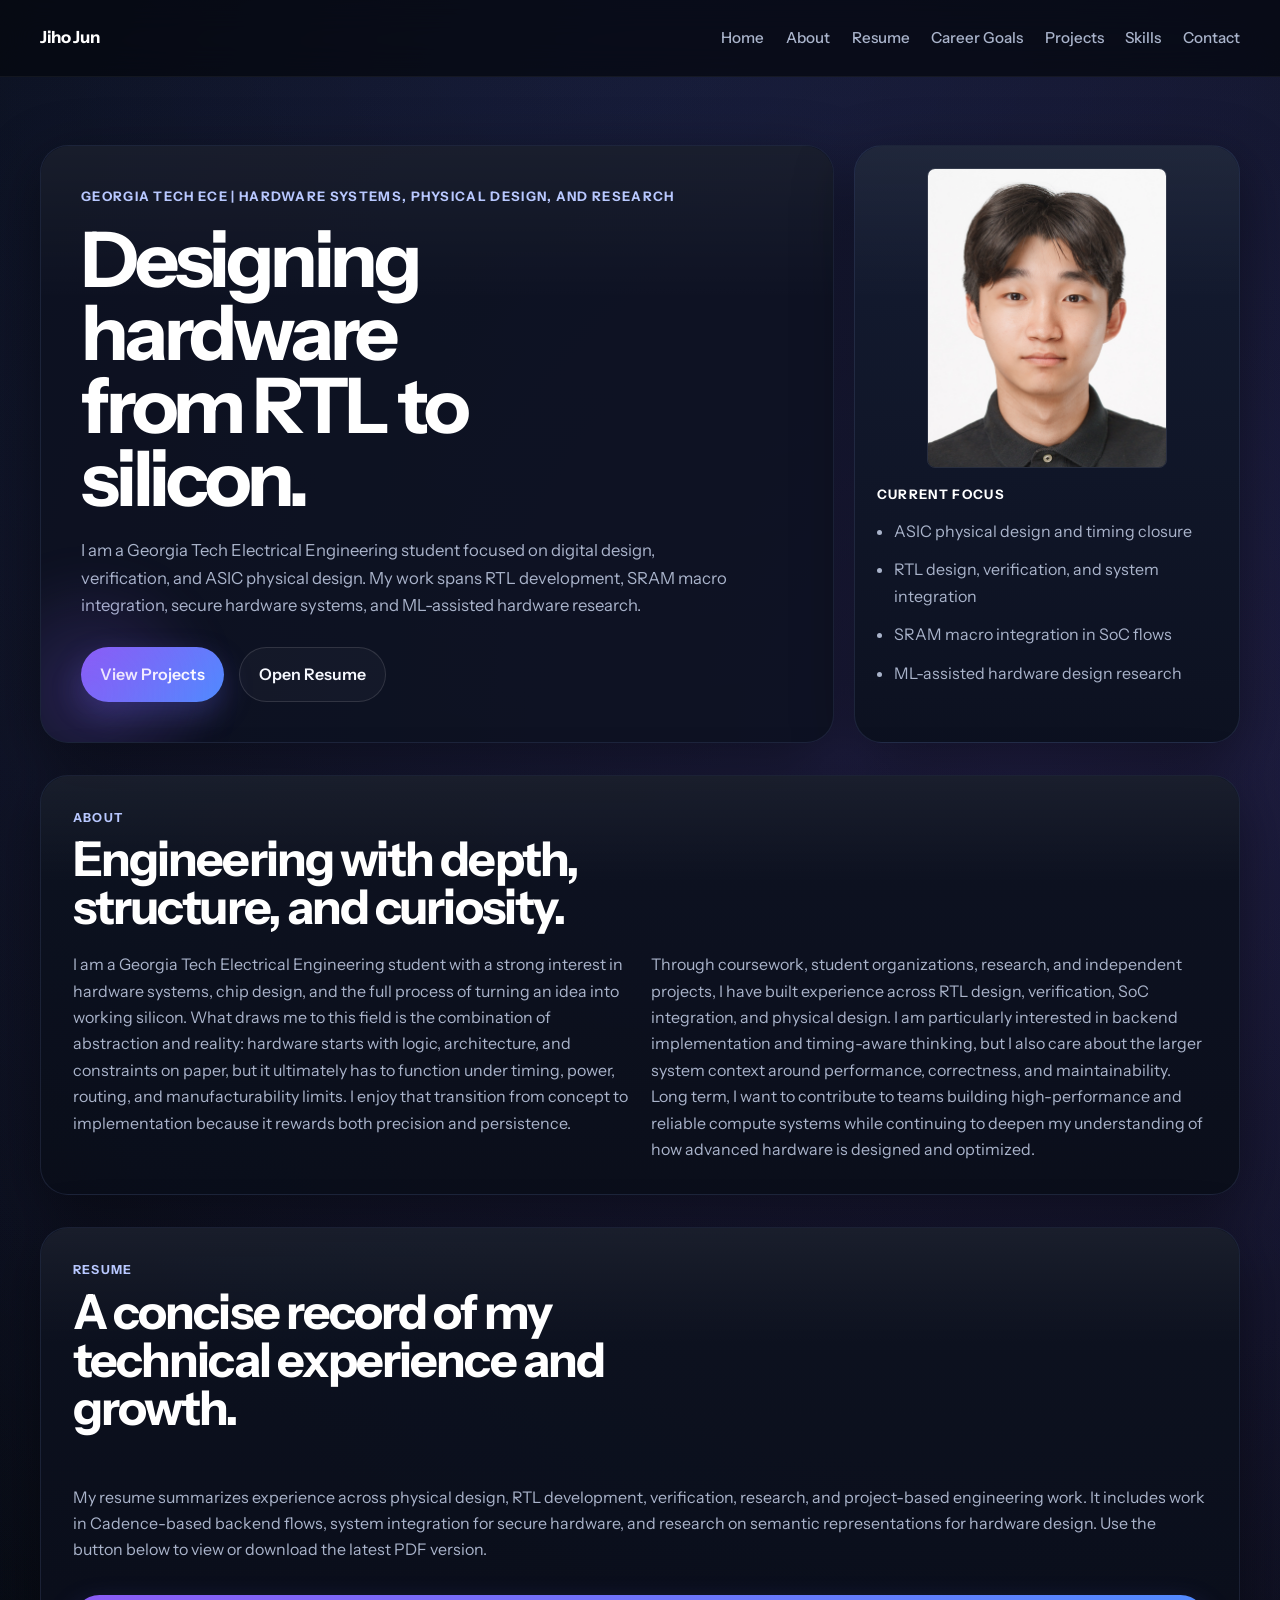
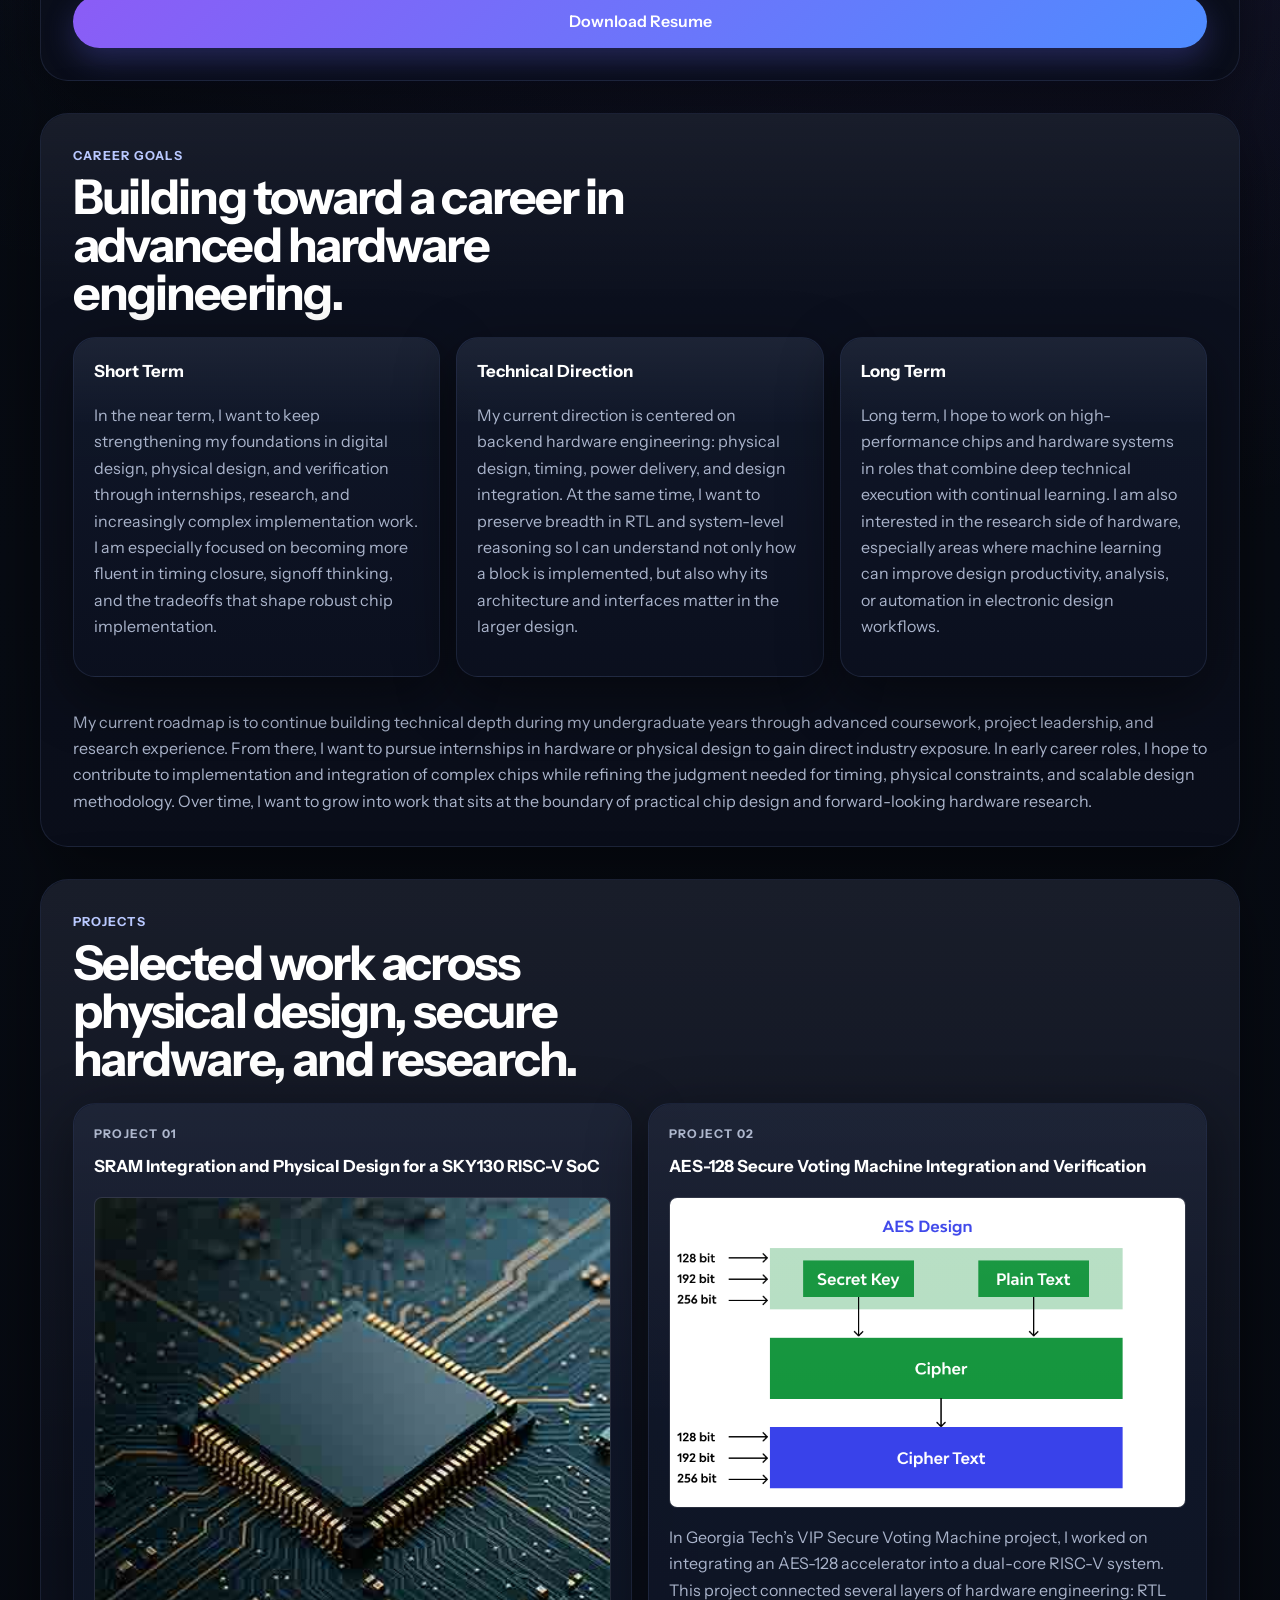
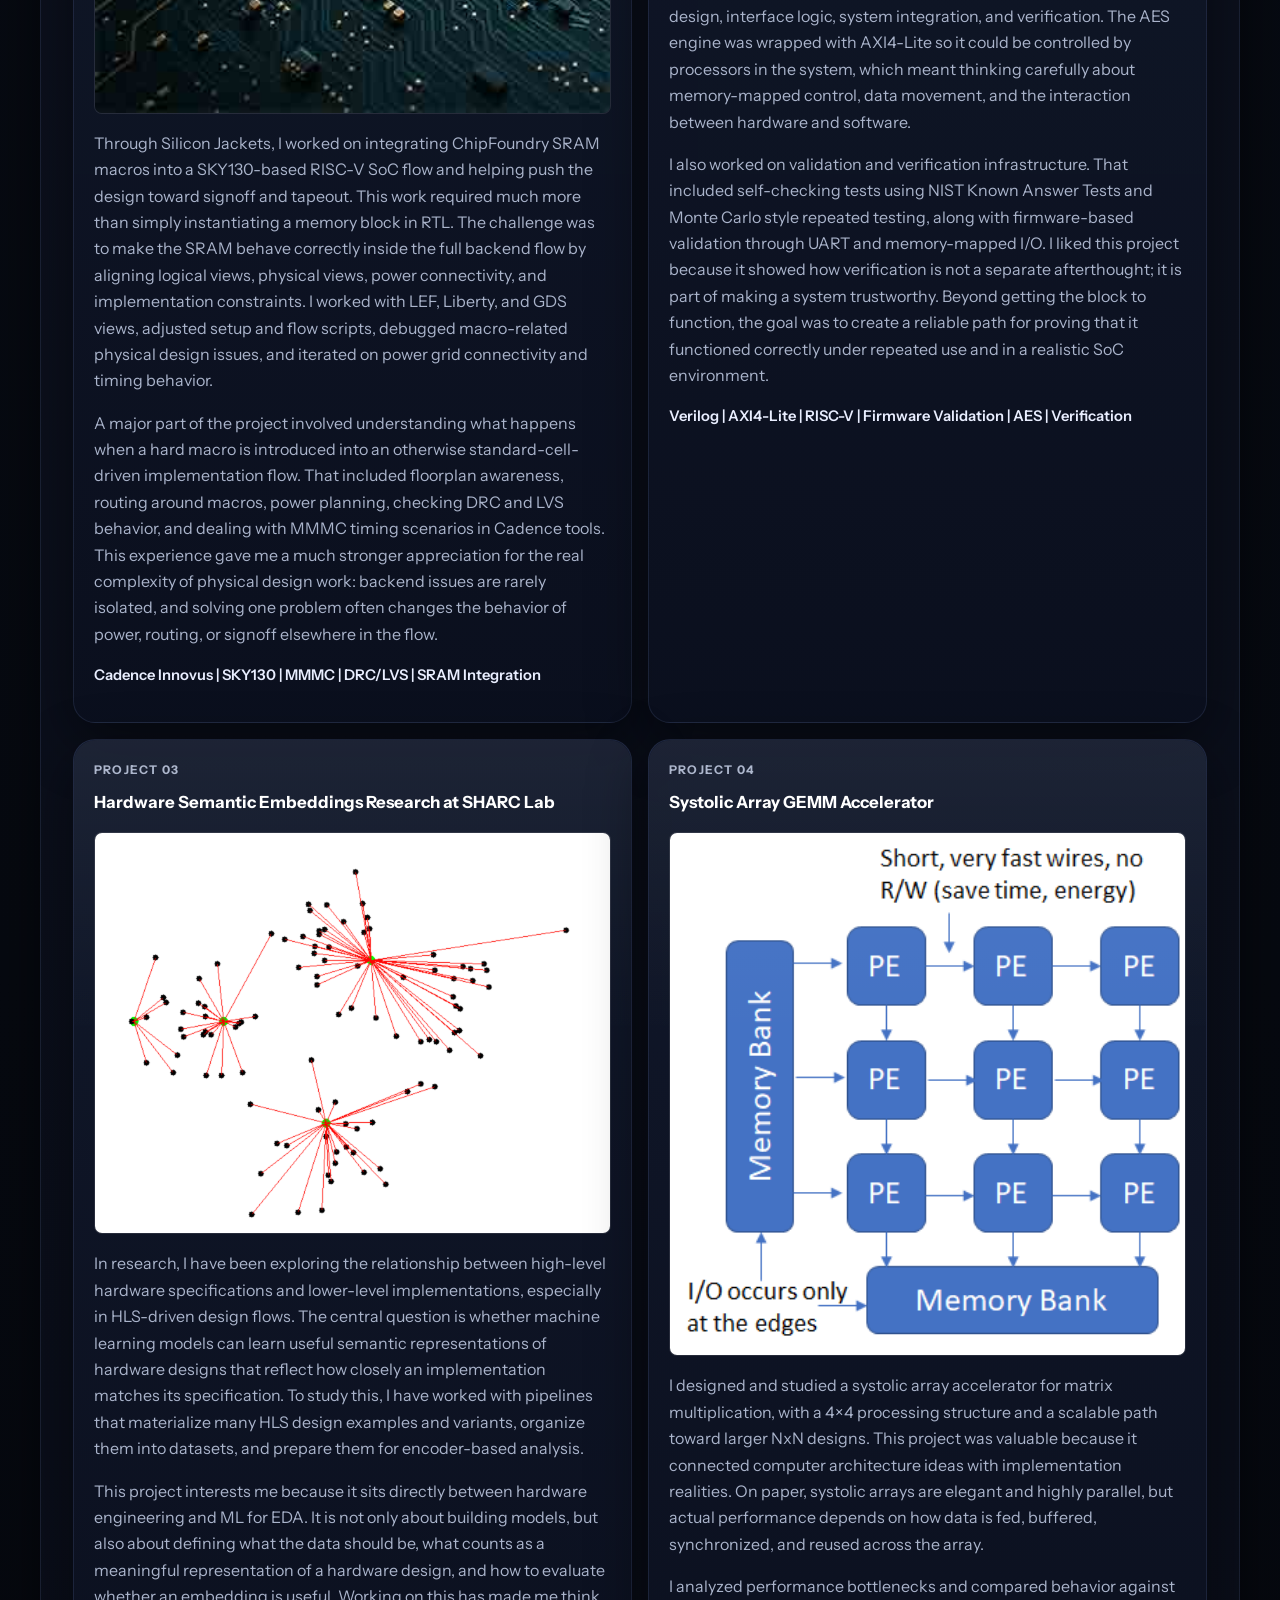
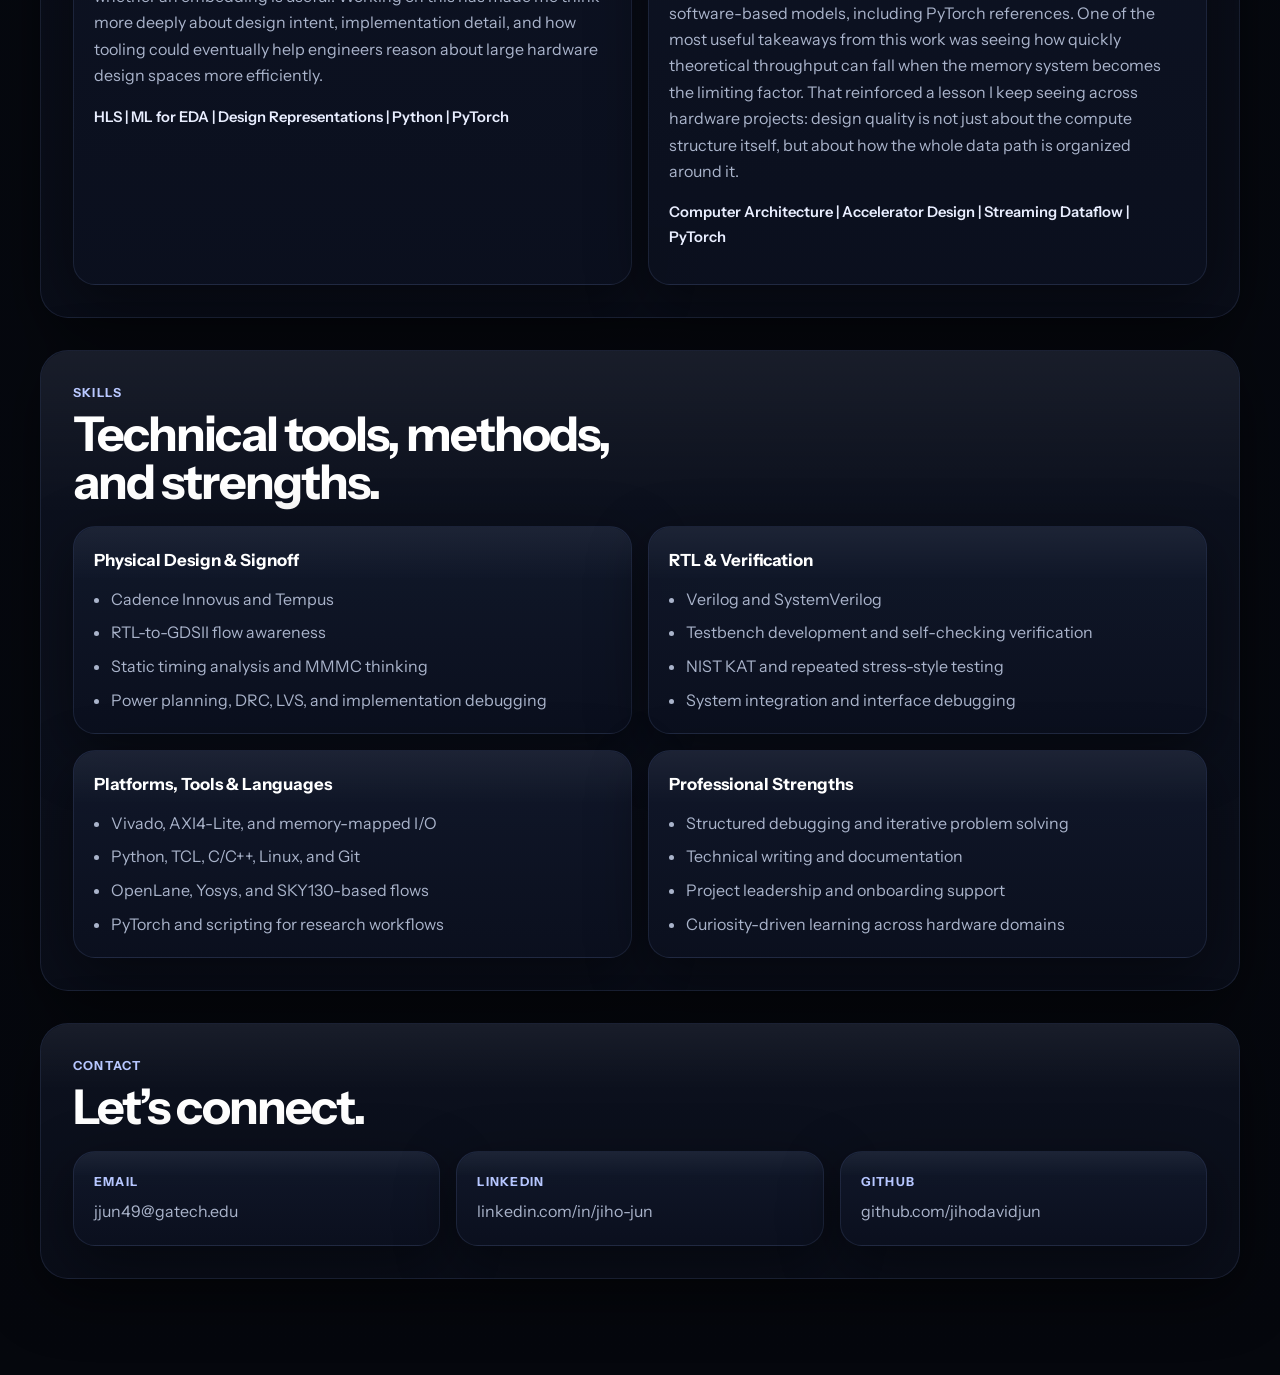
==== commit 240be5ae: "change style" ====
--- a/index.html
+++ b/index.html
@@ -34,7 +34,7 @@
     </header>
 
     <main>
-      <section class="hero-section" id="home">
+      <section class="hero-section hero-tech" id="home">
         <div class="container hero-grid">
           <div class="hero-copy">
             <p class="eyebrow">Georgia Tech ECE | Hardware Systems, Physical Design, and Research</p>
--- a/style.css
+++ b/style.css
@@ -1,17 +1,23 @@
 :root {
-  --bg: #eef3f8;
-  --surface: #ffffff;
-  --surface-alt: #f7f9fc;
-  --text: #12233f;
-  --muted: #55657d;
-  --border: #d9e2ec;
-  --accent: #1c5fa8;
-  --accent-dark: #15497f;
-  --shadow: 0 10px 30px rgba(17, 34, 68, 0.08);
-  --radius-lg: 24px;
+  --bg: #06080d;
+  --bg-soft: #0b1020;
+  --surface: rgba(13, 18, 32, 0.88);
+  --surface-2: rgba(18, 25, 44, 0.88);
+  --surface-3: rgba(10, 14, 26, 0.95);
+  --text: #f4f7ff;
+  --muted: #aab4cb;
+  --muted-2: #7f8aa3;
+  --border: rgba(130, 150, 210, 0.14);
+  --accent: #8b5cf6;
+  --accent-2: #4f8cff;
+  --accent-3: #c084fc;
+  --success: #7dd3fc;
+  --shadow: 0 18px 60px rgba(0, 0, 0, 0.45);
+  --radius-xl: 28px;
+  --radius-lg: 22px;
   --radius-md: 16px;
   --radius-sm: 12px;
-  --max-width: 1180px;
+  --max-width: 1200px;
 }
 
 * {
@@ -26,8 +32,24 @@
   margin: 0;
   font-family: "Instrument Sans", sans-serif;
   color: var(--text);
-  background: linear-gradient(180deg, #edf3f9 0%, #f7fafe 100%);
+  background:
+    radial-gradient(circle at top center, rgba(79, 140, 255, 0.12), transparent 32%),
+    radial-gradient(circle at 80% 12%, rgba(139, 92, 246, 0.18), transparent 25%),
+    linear-gradient(180deg, #04060b 0%, #070b13 35%, #05070d 100%);
   line-height: 1.65;
+}
+
+body::before {
+  content: "";
+  position: fixed;
+  inset: 0;
+  pointer-events: none;
+  background-image:
+    linear-gradient(rgba(255,255,255,0.025) 1px, transparent 1px),
+    linear-gradient(90deg, rgba(255,255,255,0.025) 1px, transparent 1px);
+  background-size: 44px 44px;
+  mask-image: linear-gradient(to bottom, rgba(255,255,255,0.24), transparent 75%);
+  opacity: 0.3;
 }
 
 img {
@@ -49,111 +71,151 @@
   position: sticky;
   top: 0;
   z-index: 100;
-  backdrop-filter: blur(14px);
-  background: rgba(238, 243, 248, 0.8);
-  border-bottom: 1px solid rgba(217, 226, 236, 0.8);
+  backdrop-filter: blur(16px);
+  background: rgba(5, 8, 15, 0.72);
+  border-bottom: 1px solid rgba(255, 255, 255, 0.05);
 }
 
 .nav-shell {
+  min-height: 76px;
   display: flex;
   align-items: center;
   justify-content: space-between;
   gap: 1rem;
-  min-height: 72px;
 }
 
 .brand {
   font-weight: 700;
   font-size: 1.05rem;
   letter-spacing: -0.02em;
+  color: #ffffff;
 }
 
 .site-nav {
   display: flex;
   flex-wrap: wrap;
-  gap: 1.2rem;
+  gap: 1.35rem;
 }
 
 .site-nav a {
   color: var(--muted);
   font-size: 0.95rem;
   font-weight: 500;
-  transition: color 0.2s ease;
+  transition: color 0.2s ease, opacity 0.2s ease;
 }
 
 .site-nav a:hover {
-  color: var(--accent);
+  color: #ffffff;
 }
 
 main {
-  padding: 2rem 0 4rem;
+  padding: 2rem 0 5rem;
 }
 
 .hero-section {
-  padding: 2rem 0 1rem;
+  padding: 2.25rem 0 1rem;
 }
 
 .hero-grid {
   display: grid;
-  grid-template-columns: minmax(0, 1.7fr) minmax(280px, 0.9fr);
-  gap: 1.5rem;
+  grid-template-columns: minmax(0, 1.75fr) minmax(300px, 0.85fr);
+  gap: 1.25rem;
   align-items: stretch;
+}
+
+.hero-copy,
+.hero-panel,
+.section-shell,
+.project-card,
+.info-card,
+.skill-group,
+.contact-card {
+  position: relative;
+  background: var(--surface);
+  border: 1px solid var(--border);
+  box-shadow: var(--shadow);
+}
+
+.hero-copy::before,
+.hero-panel::before,
+.section-shell::before,
+.project-card::before,
+.info-card::before,
+.skill-group::before,
+.contact-card::before {
+  content: "";
+  position: absolute;
+  inset: 0;
+  border-radius: inherit;
+  pointer-events: none;
+  background: linear-gradient(180deg, rgba(255,255,255,0.05), transparent 26%);
 }
 
 .hero-copy,
 .hero-panel {
-  background: rgba(255, 255, 255, 0.72);
-  border: 1px solid rgba(217, 226, 236, 0.95);
-  border-radius: var(--radius-lg);
-  box-shadow: var(--shadow);
+  border-radius: var(--radius-xl);
 }
 
 .hero-copy {
-  padding: 2.4rem;
+  padding: 2.5rem;
+  overflow: hidden;
+}
+
+.hero-copy::after {
+  content: "";
+  position: absolute;
+  inset: auto auto -80px -80px;
+  width: 260px;
+  height: 260px;
+  border-radius: 999px;
+  background: radial-gradient(circle, rgba(139, 92, 246, 0.22), transparent 70%);
+  filter: blur(18px);
+  pointer-events: none;
 }
 
 .eyebrow {
-  margin: 0 0 0.9rem;
-  color: var(--accent);
+  margin: 0 0 1rem;
+  color: #b6c6ff;
   text-transform: uppercase;
-  letter-spacing: 0.08em;
-  font-size: 0.9rem;
+  letter-spacing: 0.1em;
+  font-size: 0.82rem;
   font-weight: 700;
 }
 
 .hero-copy h1 {
   margin: 0;
-  font-family: "Newsreader", serif;
-  font-weight: 600;
-  font-size: clamp(2.9rem, 6vw, 5.2rem);
+  font-family: "Instrument Sans", sans-serif;
+  font-size: clamp(3rem, 6vw, 5.7rem);
+  font-weight: 700;
   line-height: 0.95;
-  letter-spacing: -0.04em;
-  max-width: 11ch;
+  letter-spacing: -0.055em;
+  max-width: 9ch;
+  color: #ffffff;
 }
 
 .hero-text {
-  margin: 1.4rem 0 0;
-  max-width: 62ch;
+  margin: 1.35rem 0 0;
+  max-width: 60ch;
   color: var(--muted);
-  font-size: 1.05rem;
+  font-size: 1.04rem;
 }
 
 .hero-actions {
   margin-top: 1.7rem;
   display: flex;
   flex-wrap: wrap;
-  gap: 0.85rem;
+  gap: 0.9rem;
 }
 
 .button {
   display: inline-flex;
   align-items: center;
   justify-content: center;
-  min-height: 46px;
-  padding: 0.8rem 1.15rem;
+  min-height: 48px;
+  padding: 0.84rem 1.2rem;
   border-radius: 999px;
   font-weight: 600;
-  transition: transform 0.18s ease, background 0.18s ease, border-color 0.18s ease;
+  transition: transform 0.18s ease, box-shadow 0.18s ease, background 0.18s ease, border-color 0.18s ease;
 }
 
 .button:hover {
@@ -161,25 +223,28 @@
 }
 
 .button-primary {
-  background: var(--accent);
-  color: #fff;
+  color: #ffffff;
+  background: linear-gradient(135deg, var(--accent) 0%, var(--accent-2) 100%);
+  box-shadow: 0 12px 30px rgba(99, 102, 241, 0.28);
 }
 
 .button-primary:hover {
-  background: var(--accent-dark);
+  box-shadow: 0 16px 38px rgba(99, 102, 241, 0.34);
 }
 
 .button-secondary {
-  background: transparent;
-  color: var(--text);
-  border: 1px solid var(--border);
+  color: #f7f9ff;
+  border: 1px solid rgba(255,255,255,0.12);
+  background: rgba(255,255,255,0.03);
 }
 
 .hero-panel {
-  padding: 1.4rem;
+  padding: 1.35rem;
   display: flex;
   flex-direction: column;
   justify-content: flex-start;
+  background:
+    linear-gradient(180deg, rgba(20, 28, 49, 0.95), rgba(12, 17, 31, 0.95));
 }
 
 .hero-panel img {
@@ -189,37 +254,37 @@
   object-fit: cover;
   border-radius: 18px;
   margin: 0 auto 1.2rem;
-  border: 1px solid var(--border);
+  border: 1px solid rgba(255,255,255,0.1);
 }
 
 .panel-label {
-  margin: 0 0 0.75rem;
-  font-size: 0.86rem;
+  margin: 0 0 0.8rem;
+  color: #ffffff;
+  font-size: 0.82rem;
   font-weight: 800;
-  letter-spacing: 0.08em;
+  letter-spacing: 0.1em;
   text-transform: uppercase;
 }
 
 .focus-list {
   margin: 0;
-  padding-left: 1.15rem;
+  padding-left: 1.1rem;
   color: var(--muted);
 }
 
 .focus-list li + li {
-  margin-top: 0.65rem;
+  margin-top: 0.75rem;
 }
 
 .content-section {
-  padding: 1.1rem 0;
+  padding: 1rem 0;
 }
 
 .section-shell {
-  background: rgba(255, 255, 255, 0.78);
-  border: 1px solid rgba(217, 226, 236, 0.95);
-  border-radius: var(--radius-lg);
-  box-shadow: var(--shadow);
+  border-radius: var(--radius-xl);
   padding: 2rem;
+  background:
+    linear-gradient(180deg, rgba(13, 18, 32, 0.95), rgba(10, 14, 26, 0.95));
 }
 
 .section-heading {
@@ -227,21 +292,23 @@
 }
 
 .section-tag {
-  margin: 0 0 0.35rem;
-  color: var(--accent);
+  margin: 0 0 0.42rem;
+  color: #b6c6ff;
   text-transform: uppercase;
-  letter-spacing: 0.08em;
-  font-size: 0.82rem;
+  letter-spacing: 0.1em;
+  font-size: 0.78rem;
   font-weight: 800;
 }
 
 .section-heading h2 {
   margin: 0;
-  font-family: "Newsreader", serif;
-  font-weight: 600;
-  font-size: clamp(1.9rem, 3vw, 2.7rem);
-  line-height: 1.02;
-  letter-spacing: -0.03em;
+  font-family: "Instrument Sans", sans-serif;
+  font-size: clamp(1.9rem, 4vw, 3rem);
+  line-height: 1;
+  font-weight: 700;
+  letter-spacing: -0.04em;
+  color: #ffffff;
+  max-width: 18ch;
 }
 
 .section-content {
@@ -252,7 +319,7 @@
 .two-column {
   display: grid;
   grid-template-columns: 1fr 1fr;
-  gap: 1.4rem;
+  gap: 1.35rem;
 }
 
 .two-column p,
@@ -268,7 +335,8 @@
 
 .goal-grid,
 .skills-grid,
-.contact-grid {
+.contact-grid,
+.project-grid {
   display: grid;
   gap: 1rem;
 }
@@ -281,15 +349,10 @@
 .skill-group,
 .contact-card,
 .project-card {
-  background: var(--surface);
-  border: 1px solid var(--border);
-  border-radius: var(--radius-md);
-  box-shadow: 0 6px 18px rgba(17, 34, 68, 0.04);
-}
-
-.info-card,
-.skill-group {
-  padding: 1.2rem;
+  border-radius: var(--radius-lg);
+  padding: 1.25rem;
+  background:
+    linear-gradient(180deg, rgba(18, 25, 44, 0.92), rgba(11, 16, 30, 0.96));
 }
 
 .info-card h3,
@@ -297,6 +360,7 @@
 .project-card h3 {
   margin: 0 0 0.7rem;
   font-size: 1.05rem;
+  color: #ffffff;
 }
 
 .info-card p,
@@ -307,71 +371,69 @@
 }
 
 .project-grid {
-  display: grid;
   grid-template-columns: repeat(2, minmax(0, 1fr));
-  gap: 1rem;
 }
 
 .project-card {
-  padding: 1.25rem;
+  overflow: hidden;
+}
+
+.project-label {
+  margin: 0 0 0.55rem;
+  color: #b6c6ff;
+  text-transform: uppercase;
+  letter-spacing: 0.1em;
+  font-size: 0.75rem;
+  font-weight: 800;
 }
 
 .project-card img {
   margin: 0.9rem 0 1rem;
-  border-radius: 12px;
-  border: 1px solid var(--border);
-}
-
-.project-label {
-  margin: 0 0 0.55rem;
-  color: var(--accent);
-  text-transform: uppercase;
-  letter-spacing: 0.08em;
+  border-radius: 14px;
+  border: 1px solid rgba(255,255,255,0.08);
+  background: rgba(255,255,255,0.03);
+}
+
+.project-meta {
+  margin-top: 1rem;
+  color: #e9eeff !important;
+  font-size: 0.92rem;
+  font-weight: 600;
+}
+
+.skills-grid {
+  grid-template-columns: repeat(2, 1fr);
+}
+
+.skill-group ul {
+  margin: 0;
+  padding-left: 1.08rem;
+}
+
+.skill-group li + li {
+  margin-top: 0.45rem;
+}
+
+.contact-grid {
+  grid-template-columns: repeat(3, 1fr);
+}
+
+.contact-card {
+  display: flex;
+  flex-direction: column;
+  gap: 0.35rem;
+}
+
+.contact-card:hover {
+  border-color: rgba(139, 92, 246, 0.4);
+}
+
+.contact-label {
   font-size: 0.78rem;
   font-weight: 800;
-}
-
-.project-meta {
-  margin-top: 1rem;
-  font-size: 0.92rem;
-  font-weight: 600;
-  color: var(--text) !important;
-}
-
-.skills-grid {
-  grid-template-columns: repeat(2, 1fr);
-}
-
-.skill-group ul {
-  margin: 0;
-  padding-left: 1.1rem;
-}
-
-.skill-group li + li {
-  margin-top: 0.45rem;
-}
-
-.contact-grid {
-  grid-template-columns: repeat(3, 1fr);
-}
-
-.contact-card {
-  padding: 1.1rem 1.2rem;
-  display: flex;
-  flex-direction: column;
-  gap: 0.35rem;
-}
-
-.contact-card:hover {
-  border-color: var(--accent);
-}
-
-.contact-label {
-  font-size: 0.8rem;
-  font-weight: 800;
-  letter-spacing: 0.08em;
+  letter-spacing: 0.1em;
   text-transform: uppercase;
-  color: var(--accent);
+  color: #b6c6ff;
 }
 
 @media (max-width: 980px) {
@@ -386,11 +448,7 @@
 
   .hero-copy h1 {
     max-width: 100%;
-    font-size: clamp(2.5rem, 10vw, 4.2rem);
-  }
-
-  .site-nav {
-    gap: 0.85rem;
+    font-size: clamp(2.5rem, 11vw, 4.4rem);
   }
 }
 
@@ -398,7 +456,7 @@
   .nav-shell {
     flex-direction: column;
     align-items: flex-start;
-    padding: 0.9rem 0;
+    padding: 0.95rem 0;
   }
 
   .hero-copy,
@@ -407,10 +465,6 @@
     padding: 1.35rem;
   }
 
-  .hero-text {
-    font-size: 1rem;
-  }
-
   .button {
     width: 100%;
   }
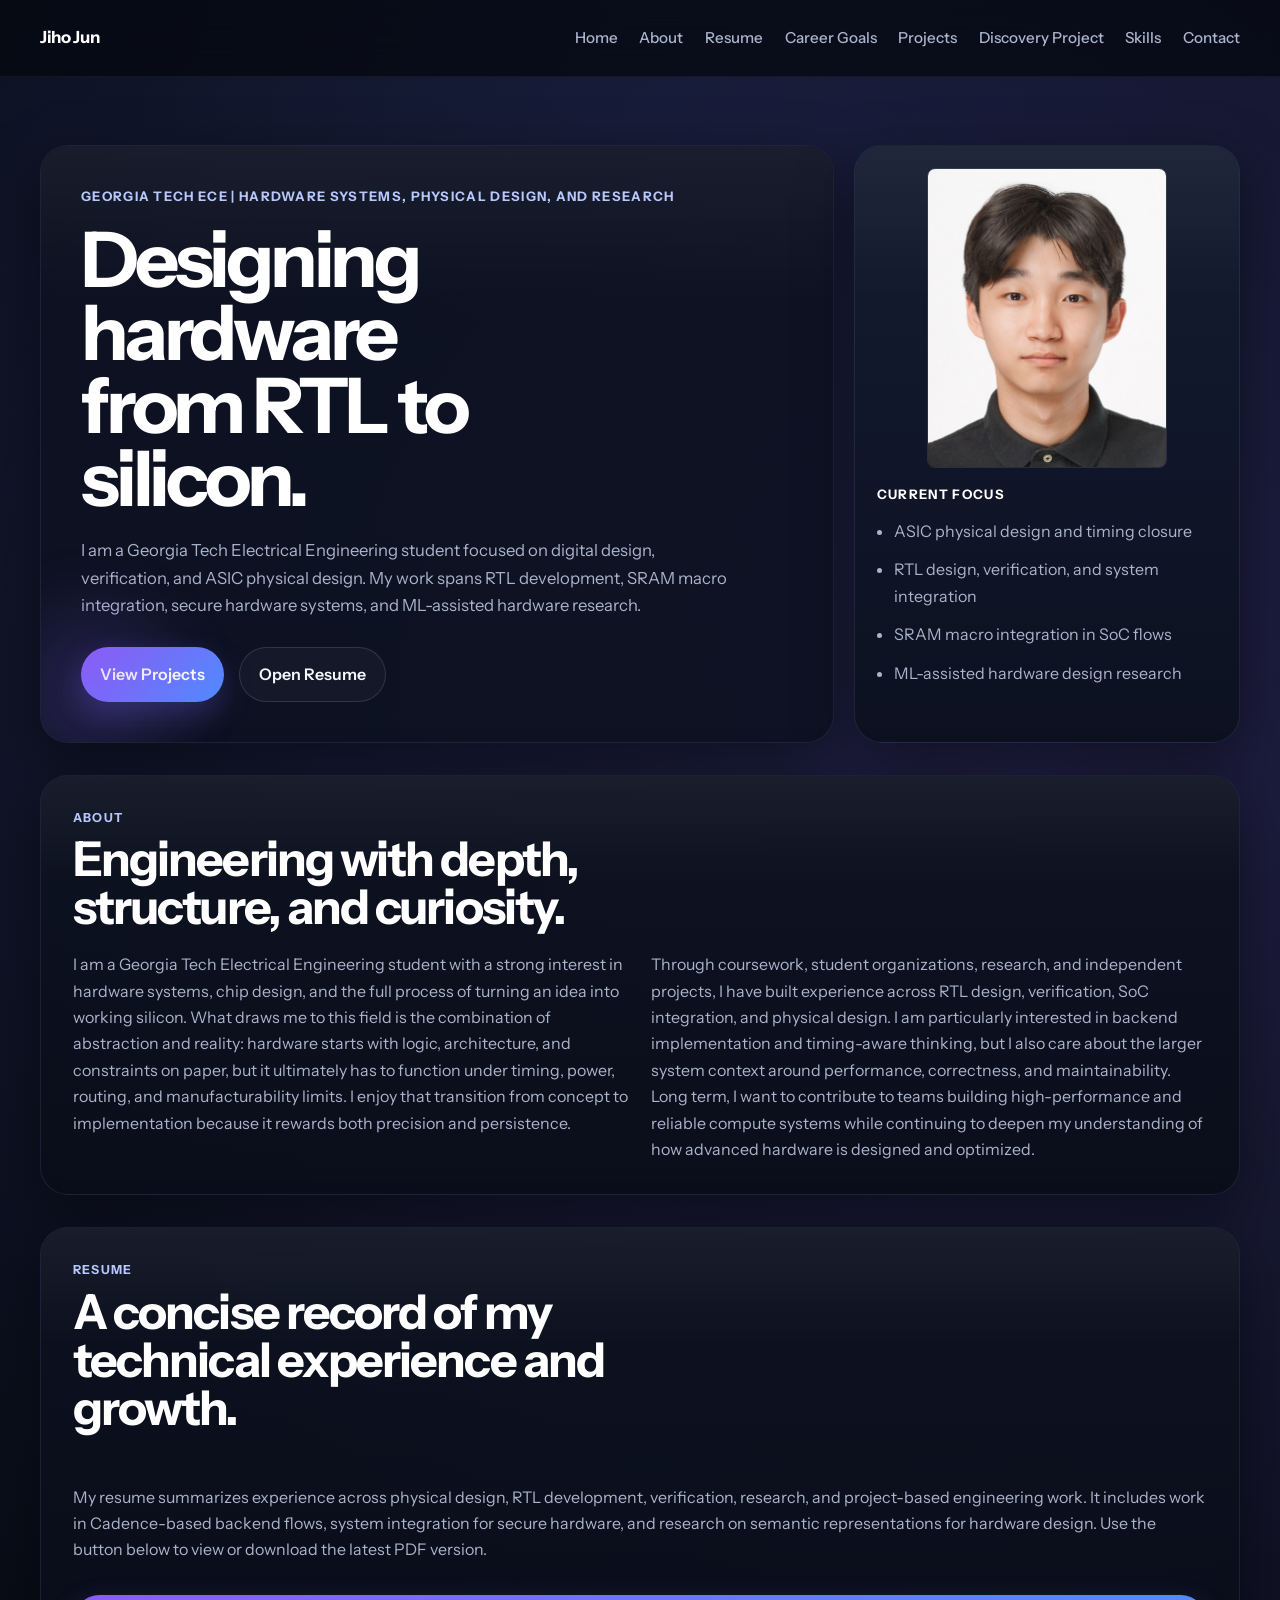
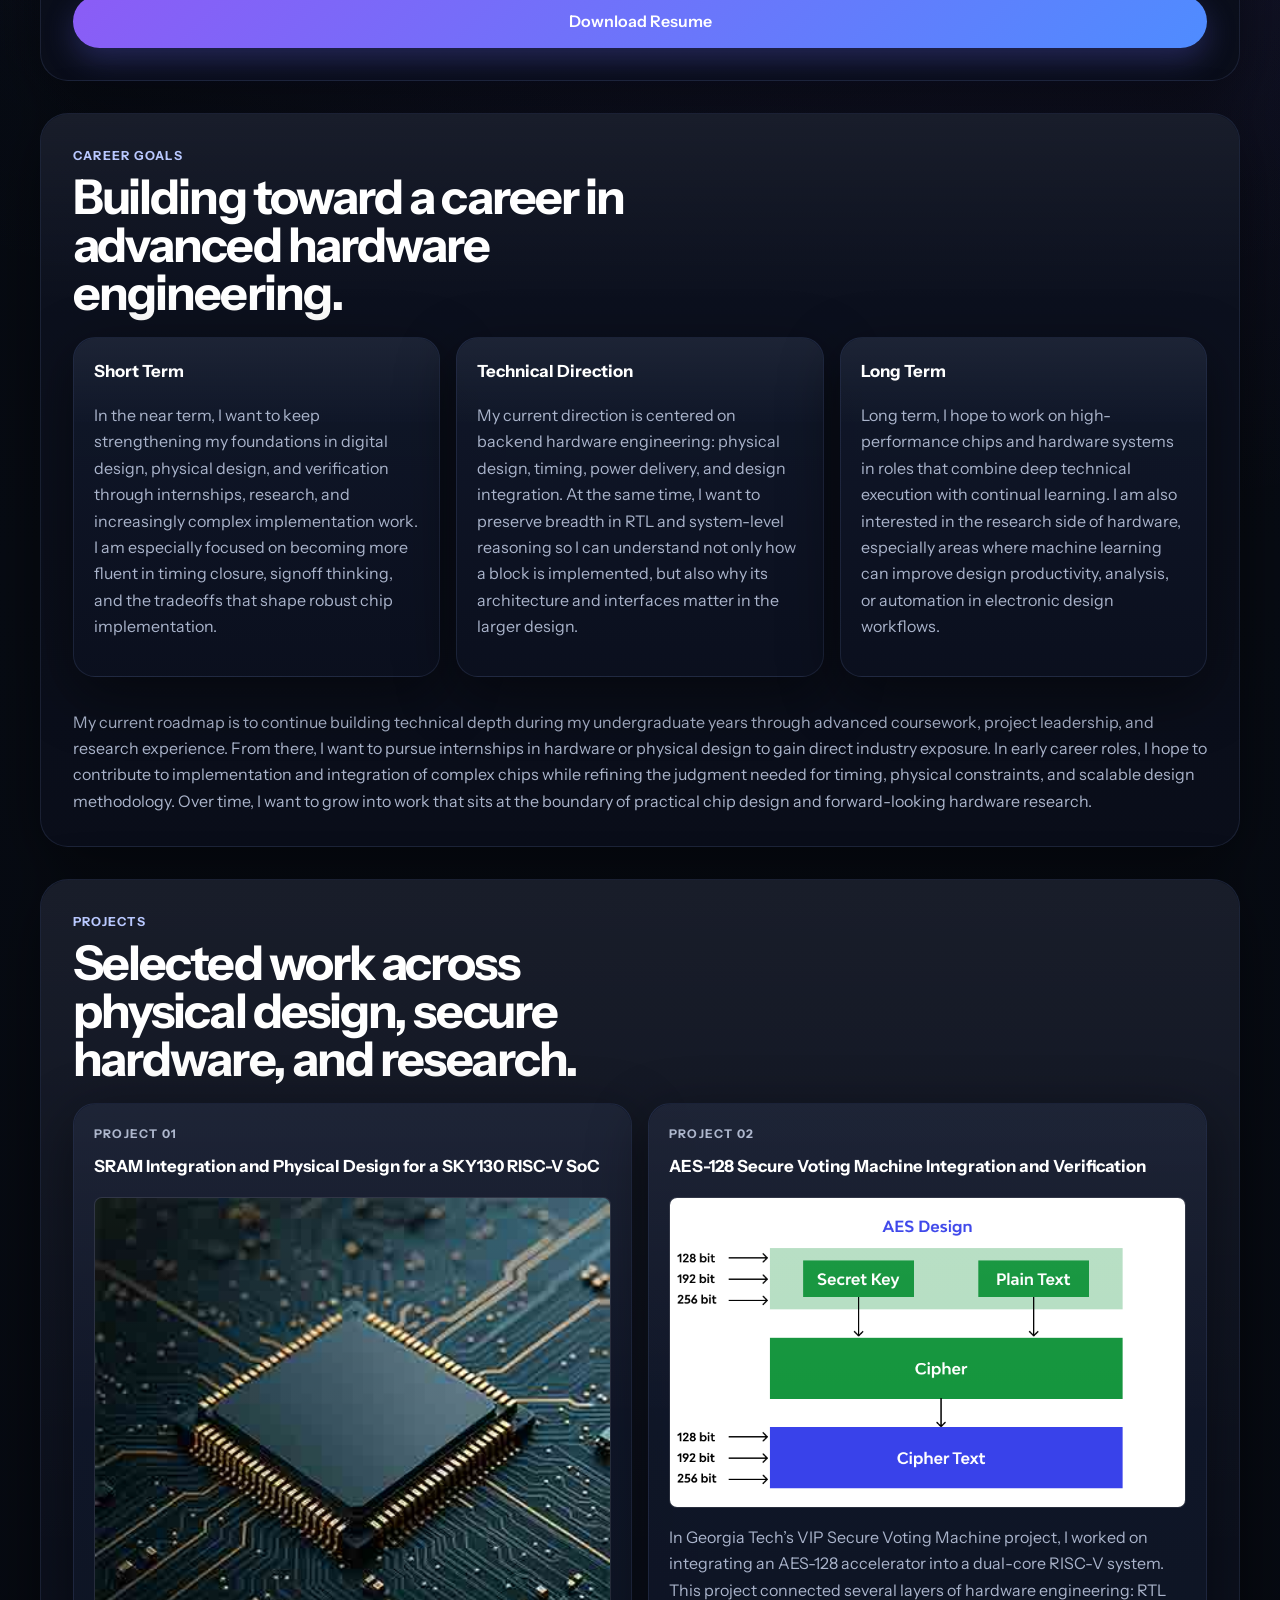
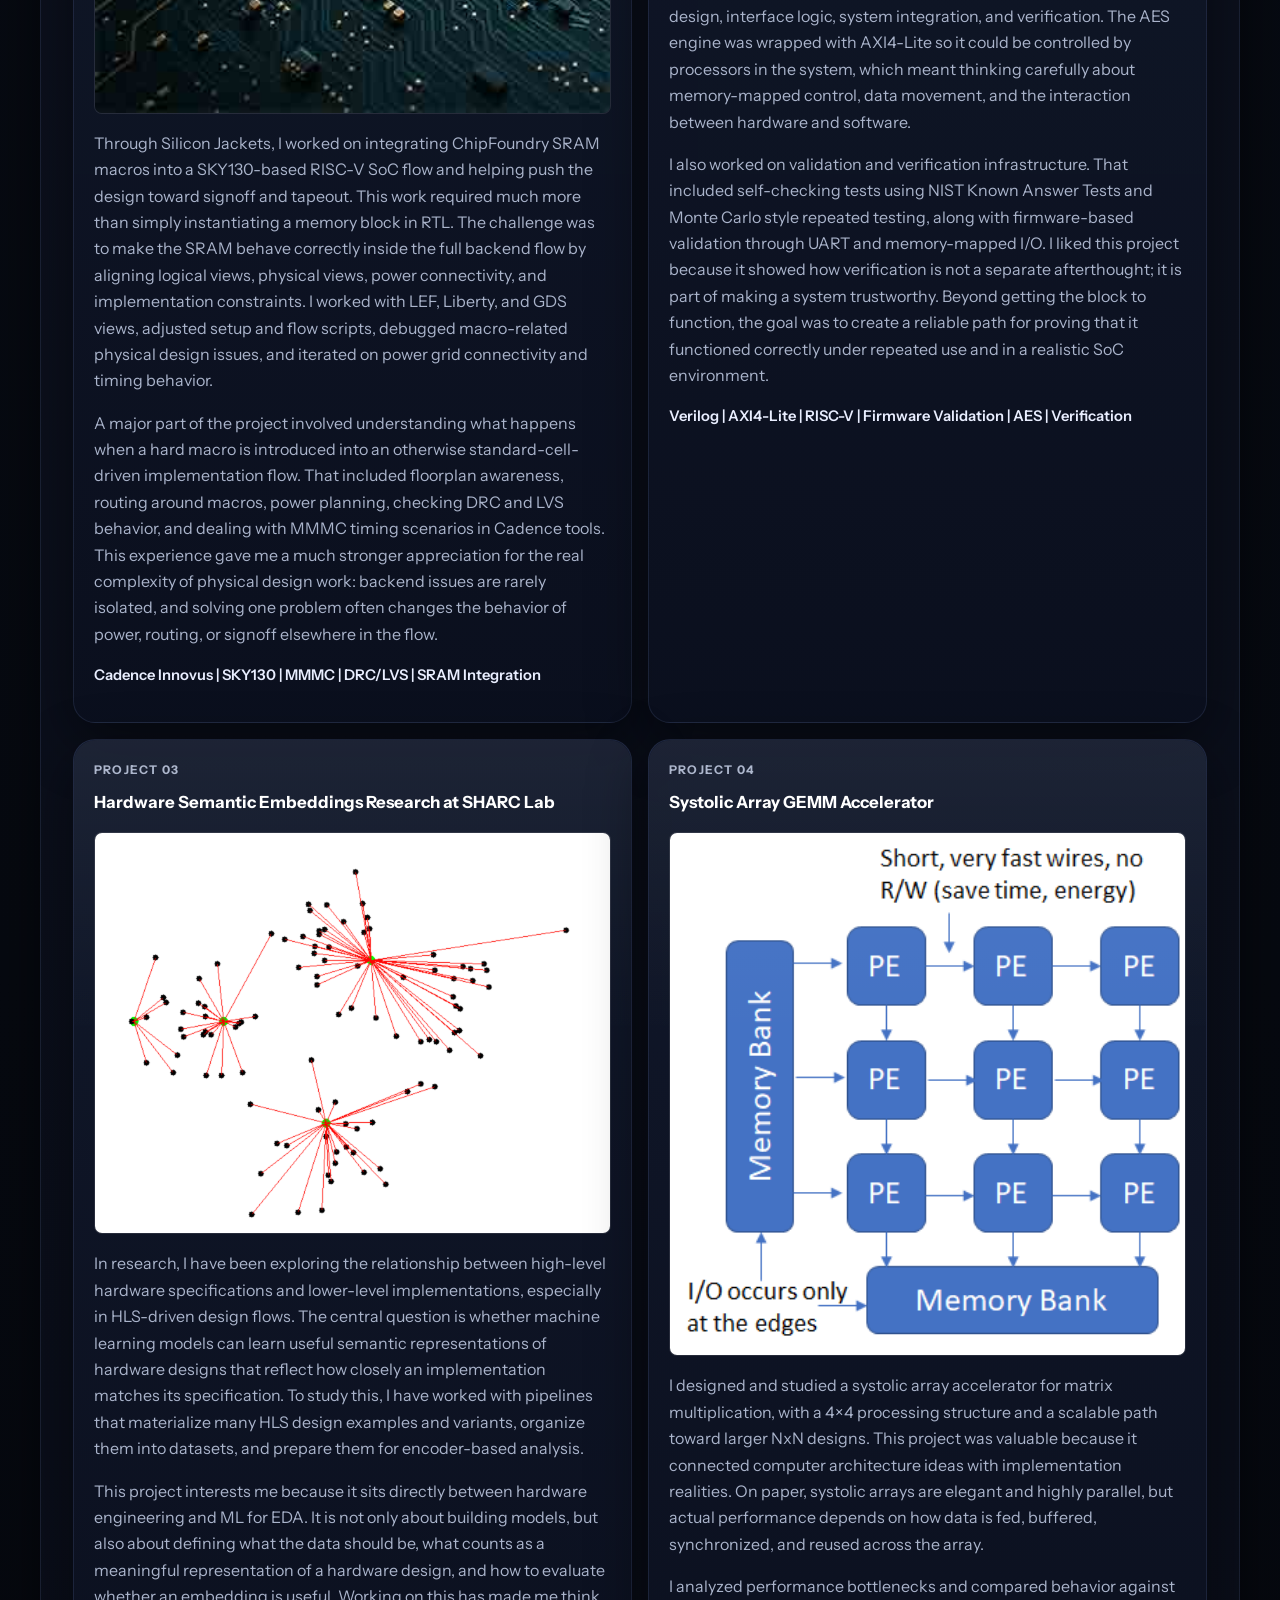
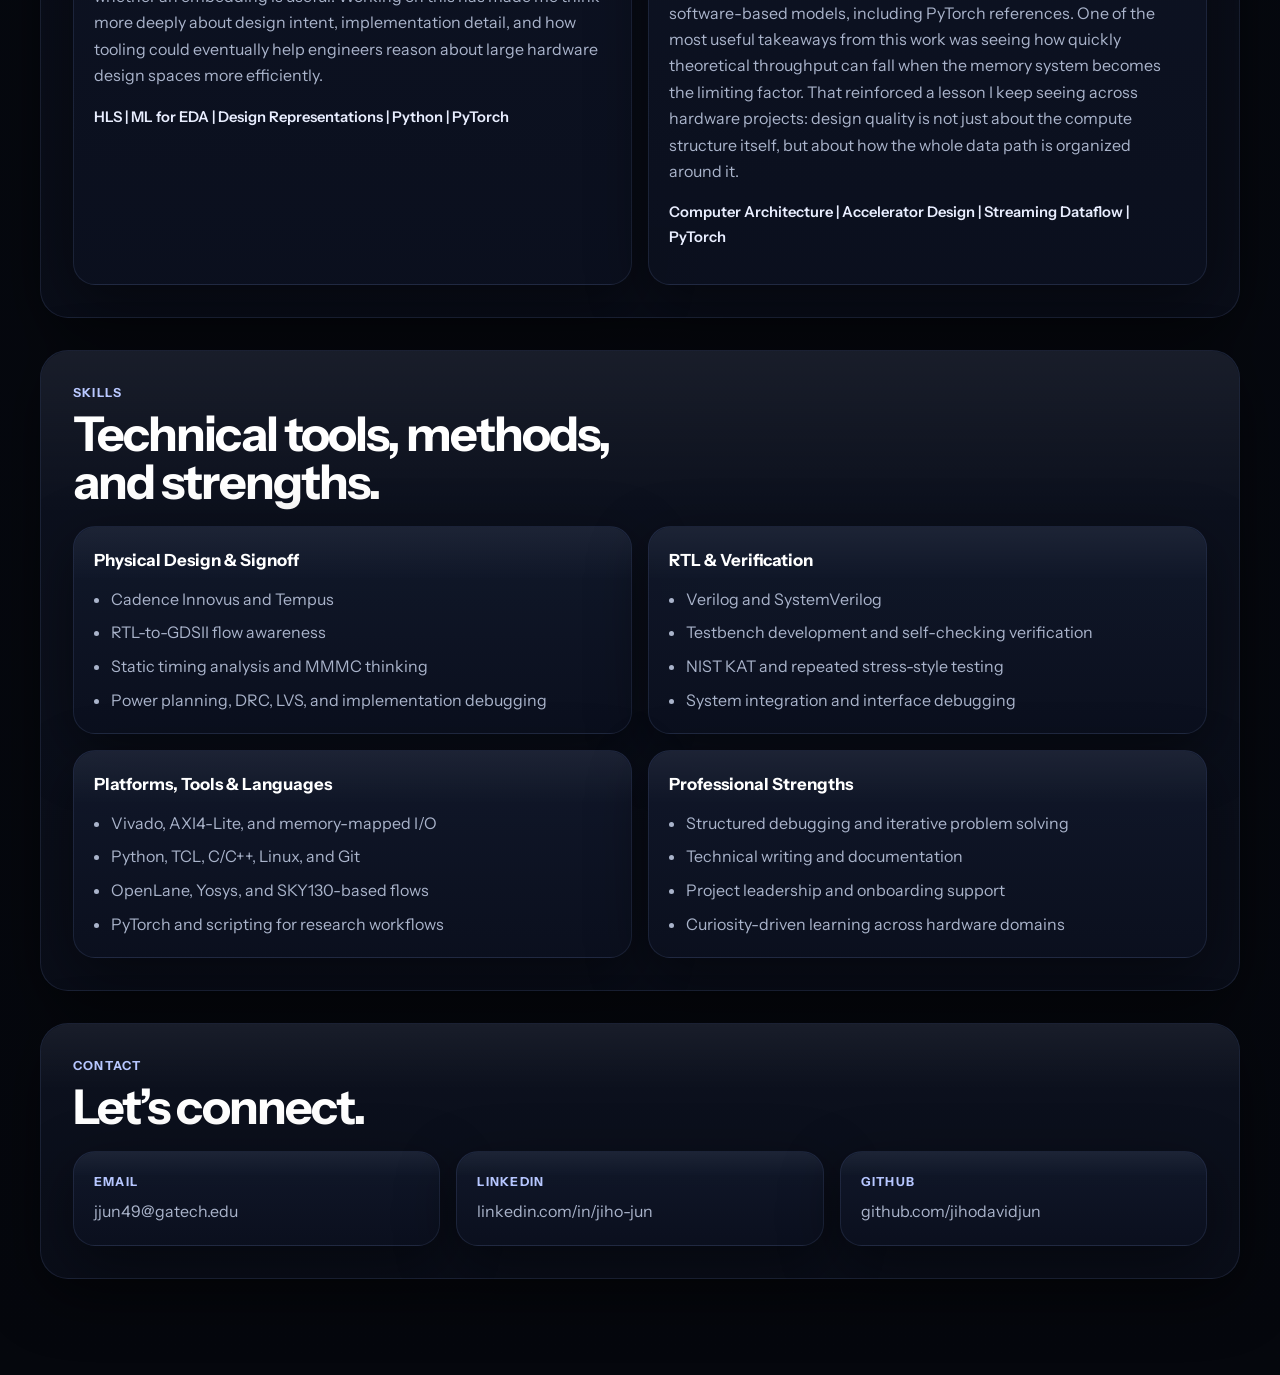
==== commit 95ac6157: "dp" ====
--- a/index.html
+++ b/index.html
@@ -27,6 +27,7 @@
           <a href="#resume">Resume</a>
           <a href="#goals">Career Goals</a>
           <a href="#projects">Projects</a>
+          <a href="discovery-project.html">Discovery Project</a>
           <a href="#skills">Skills</a>
           <a href="#contact">Contact</a>
         </nav>
@@ -354,4 +355,4 @@
       </section>
     </main>
   </body>
-</html>+</html>
--- a/style.css
+++ b/style.css
@@ -436,19 +436,346 @@
   color: #b6c6ff;
 }
 
+.discovery-main {
+  padding-top: 2rem;
+}
+
+.discovery-hero-grid {
+  display: grid;
+  grid-template-columns: minmax(0, 1.55fr) minmax(300px, 0.9fr);
+  gap: 1.25rem;
+  align-items: stretch;
+}
+
+.discovery-copy {
+  min-height: 100%;
+}
+
+.discovery-copy h1 {
+  max-width: 11ch;
+}
+
+.discovery-intro {
+  max-width: 62ch;
+}
+
+.discovery-panel,
+.sidebar-card,
+.discovery-card,
+.skill-detail-card,
+.snapshot-card,
+.timeline-shell,
+.meta-chip,
+.visual-placeholder {
+  position: relative;
+  border: 1px solid var(--border);
+  background: linear-gradient(180deg, rgba(18, 25, 44, 0.92), rgba(11, 16, 30, 0.96));
+  box-shadow: var(--shadow);
+}
+
+.discovery-panel,
+.sidebar-card,
+.discovery-card,
+.skill-detail-card,
+.snapshot-card,
+.timeline-shell,
+.meta-chip,
+.visual-placeholder {
+  border-radius: var(--radius-lg);
+}
+
+.discovery-panel::before,
+.sidebar-card::before,
+.discovery-card::before,
+.skill-detail-card::before,
+.snapshot-card::before,
+.timeline-shell::before,
+.meta-chip::before,
+.visual-placeholder::before {
+  content: "";
+  position: absolute;
+  inset: 0;
+  border-radius: inherit;
+  pointer-events: none;
+  background: linear-gradient(180deg, rgba(255,255,255,0.05), transparent 24%);
+}
+
+.panel-block + .panel-block,
+.sidebar-card + .sidebar-card {
+  margin-top: 1rem;
+}
+
+.panel-text {
+  margin: 0;
+  color: var(--muted);
+}
+
+.jump-links {
+  display: grid;
+  gap: 0.65rem;
+}
+
+.jump-links a {
+  color: var(--text);
+  padding: 0.8rem 0.95rem;
+  border-radius: var(--radius-sm);
+  border: 1px solid rgba(255, 255, 255, 0.08);
+  background: rgba(255, 255, 255, 0.03);
+  font-size: 0.95rem;
+  transition: border-color 0.18s ease, background 0.18s ease, transform 0.18s ease;
+}
+
+.jump-links a:hover {
+  transform: translateY(-1px);
+  border-color: rgba(139, 92, 246, 0.34);
+  background: rgba(139, 92, 246, 0.08);
+}
+
+.discovery-meta-row {
+  margin-top: 1.6rem;
+  display: grid;
+  grid-template-columns: repeat(3, minmax(0, 1fr));
+  gap: 0.85rem;
+}
+
+.meta-chip {
+  padding: 1rem 1.05rem;
+}
+
+.meta-chip span {
+  display: block;
+}
+
+.meta-label,
+.card-kicker,
+.snapshot-label,
+.timeline-title,
+.visual-label {
+  color: #b6c6ff;
+  text-transform: uppercase;
+  letter-spacing: 0.1em;
+  font-size: 0.76rem;
+  font-weight: 800;
+}
+
+.meta-label {
+  margin-bottom: 0.35rem;
+}
+
+.discovery-layout {
+  display: grid;
+  grid-template-columns: minmax(0, 1.6fr) minmax(250px, 0.55fr);
+  gap: 1rem;
+  align-items: start;
+}
+
+.discovery-content {
+  min-width: 0;
+}
+
+.discovery-sidebar {
+  position: sticky;
+  top: 104px;
+  display: grid;
+  gap: 1rem;
+}
+
+.sidebar-card {
+  padding: 1.25rem;
+}
+
+.discovery-shell {
+  padding: 2rem;
+}
+
+.discovery-grid,
+.skills-card-grid,
+.snapshot-grid,
+.visual-grid,
+.split-reflection-grid {
+  display: grid;
+  gap: 1rem;
+}
+
+.discovery-grid {
+  grid-template-columns: repeat(2, minmax(0, 1fr));
+}
+
+.discovery-grid-wide {
+  grid-template-columns: repeat(2, minmax(0, 1fr));
+}
+
+.discovery-card,
+.skill-detail-card,
+.snapshot-card {
+  padding: 1.3rem;
+}
+
+.discovery-card p,
+.skill-detail-card p,
+.snapshot-card p,
+.timeline-step p {
+  margin: 0;
+  color: var(--muted);
+}
+
+.discovery-card h3,
+.timeline-step h3 {
+  margin: 0 0 0.55rem;
+  font-size: 1.02rem;
+  color: #ffffff;
+}
+
+.card-kicker {
+  margin: 0 0 0.7rem;
+}
+
+.discovery-card-emphasis {
+  background:
+    radial-gradient(circle at top right, rgba(79, 140, 255, 0.14), transparent 40%),
+    linear-gradient(180deg, rgba(20, 29, 51, 0.96), rgba(11, 16, 30, 0.98));
+}
+
+.visual-placeholder {
+  min-height: 220px;
+  margin-top: 1rem;
+  padding: 1.4rem;
+  display: flex;
+  flex-direction: column;
+  justify-content: space-between;
+  background:
+    linear-gradient(180deg, rgba(20, 29, 51, 0.86), rgba(11, 16, 30, 0.92)),
+    repeating-linear-gradient(
+      135deg,
+      rgba(255,255,255,0.03),
+      rgba(255,255,255,0.03) 16px,
+      transparent 16px,
+      transparent 32px
+    );
+}
+
+.visual-placeholder-large {
+  min-height: 300px;
+}
+
+.visual-note {
+  color: var(--muted);
+  font-size: 1rem;
+}
+
+.timeline-shell {
+  margin-top: 1rem;
+  padding: 1.35rem;
+}
+
+.timeline-title {
+  margin: 0 0 1rem;
+}
+
+.timeline-list {
+  display: grid;
+  gap: 0.9rem;
+}
+
+.timeline-step {
+  display: grid;
+  grid-template-columns: 62px minmax(0, 1fr);
+  gap: 1rem;
+  align-items: start;
+  padding: 1rem;
+  border-radius: var(--radius-md);
+  border: 1px solid rgba(255, 255, 255, 0.08);
+  background: rgba(255, 255, 255, 0.025);
+}
+
+.timeline-marker {
+  display: inline-flex;
+  align-items: center;
+  justify-content: center;
+  width: 48px;
+  height: 48px;
+  border-radius: 999px;
+  background: linear-gradient(135deg, rgba(139, 92, 246, 0.18), rgba(79, 140, 255, 0.18));
+  border: 1px solid rgba(139, 92, 246, 0.24);
+  color: #ffffff;
+  font-weight: 700;
+}
+
+.visual-grid {
+  grid-template-columns: repeat(3, minmax(0, 1fr));
+  margin-top: 1rem;
+}
+
+.split-reflection-grid {
+  grid-template-columns: repeat(2, minmax(0, 1fr));
+}
+
+.reflection-card {
+  min-height: 100%;
+}
+
+.placeholder-list {
+  margin: 0;
+  padding-left: 1.1rem;
+  color: var(--muted);
+}
+
+.placeholder-list li + li {
+  margin-top: 0.65rem;
+}
+
+.skills-card-grid {
+  grid-template-columns: repeat(2, minmax(0, 1fr));
+}
+
+.skill-context {
+  margin-top: 0.9rem !important;
+  color: #e9eeff !important;
+  font-size: 0.93rem;
+}
+
+.snapshot-grid {
+  grid-template-columns: repeat(5, minmax(0, 1fr));
+}
+
+.snapshot-label {
+  display: block;
+  margin-bottom: 0.6rem;
+}
+
+.jump-links-stacked a {
+  font-size: 0.92rem;
+}
+
 @media (max-width: 980px) {
   .hero-grid,
+  .discovery-hero-grid,
+  .discovery-layout,
   .two-column,
   .goal-grid,
   .project-grid,
   .skills-grid,
-  .contact-grid {
+  .contact-grid,
+  .discovery-grid,
+  .discovery-grid-wide,
+  .skills-card-grid,
+  .snapshot-grid,
+  .visual-grid,
+  .split-reflection-grid {
     grid-template-columns: 1fr;
   }
 
   .hero-copy h1 {
     max-width: 100%;
     font-size: clamp(2.5rem, 11vw, 4.4rem);
+  }
+
+  .discovery-meta-row {
+    grid-template-columns: 1fr;
+  }
+
+  .discovery-sidebar {
+    position: static;
   }
 }
 
@@ -465,7 +792,20 @@
     padding: 1.35rem;
   }
 
+  .meta-chip,
+  .discovery-card,
+  .skill-detail-card,
+  .snapshot-card,
+  .timeline-shell,
+  .sidebar-card {
+    padding: 1rem;
+  }
+
+  .timeline-step {
+    grid-template-columns: 1fr;
+  }
+
   .button {
     width: 100%;
   }
-}+}
